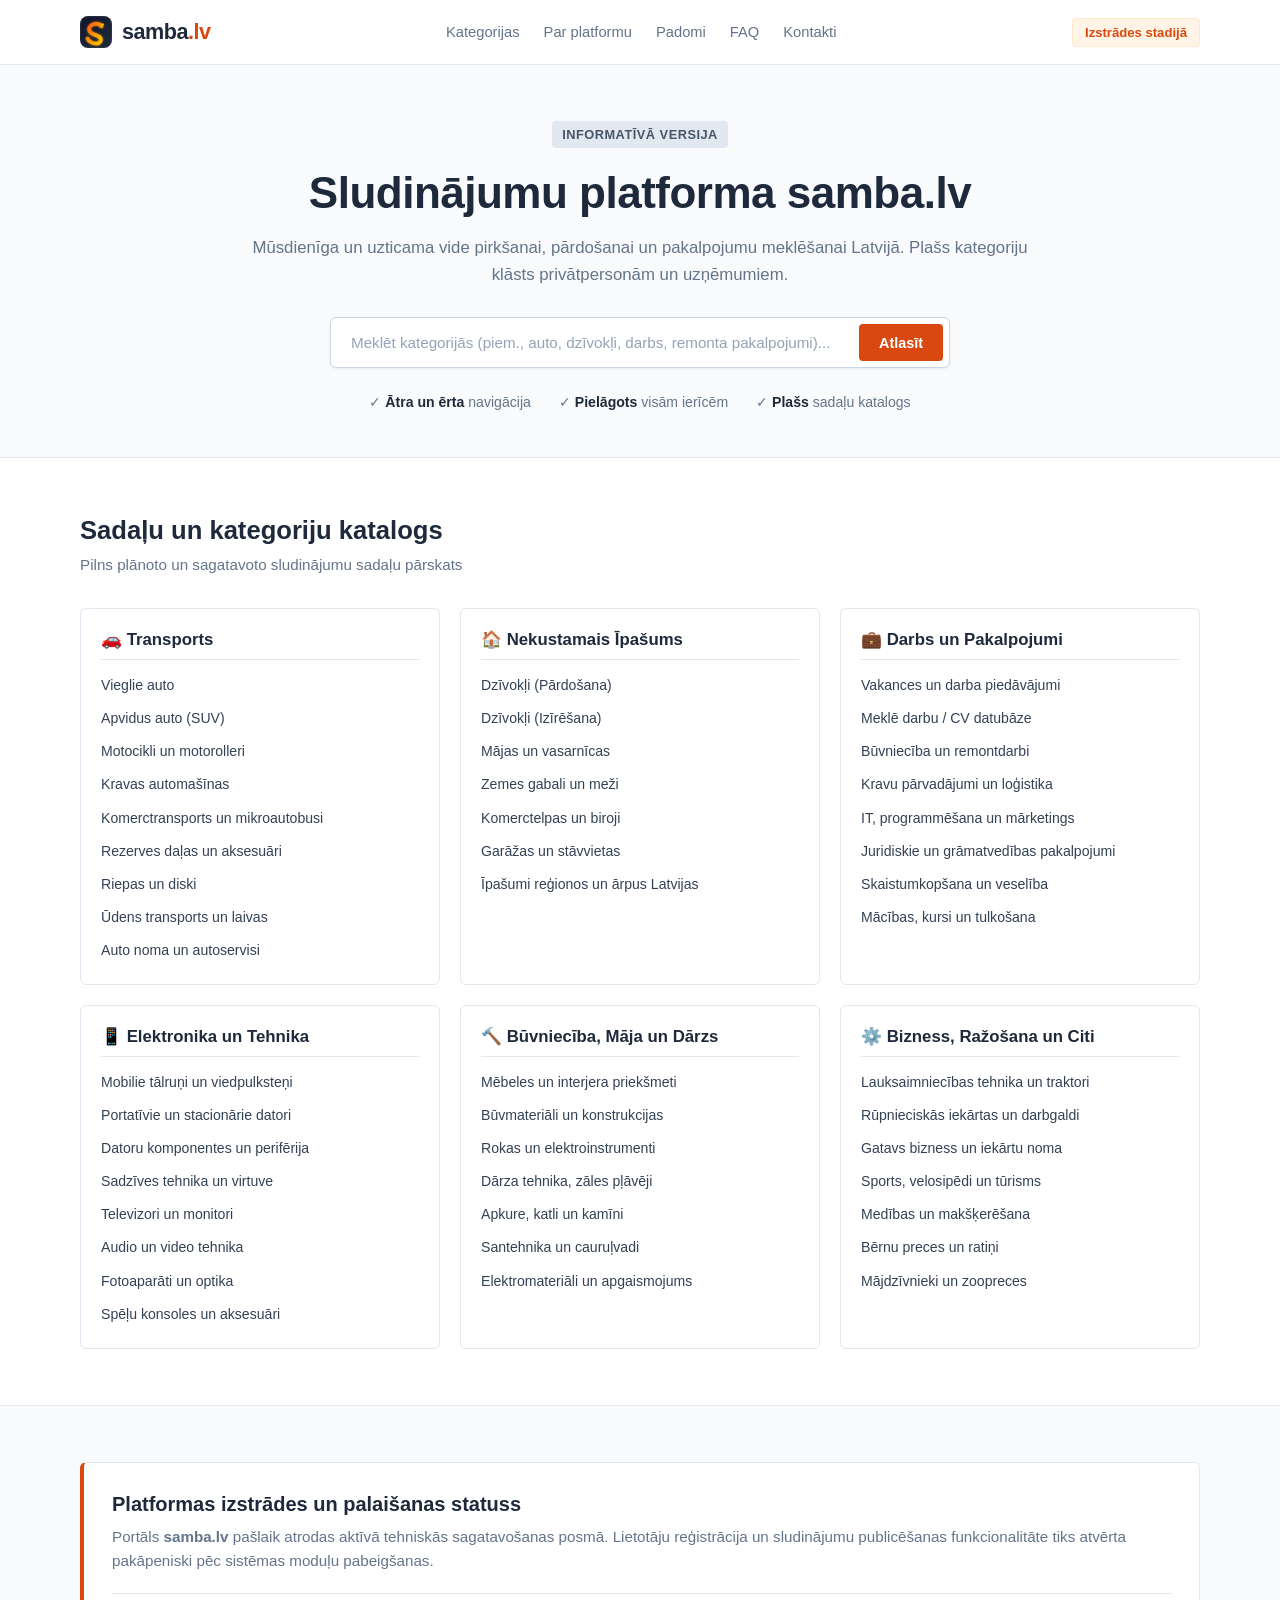
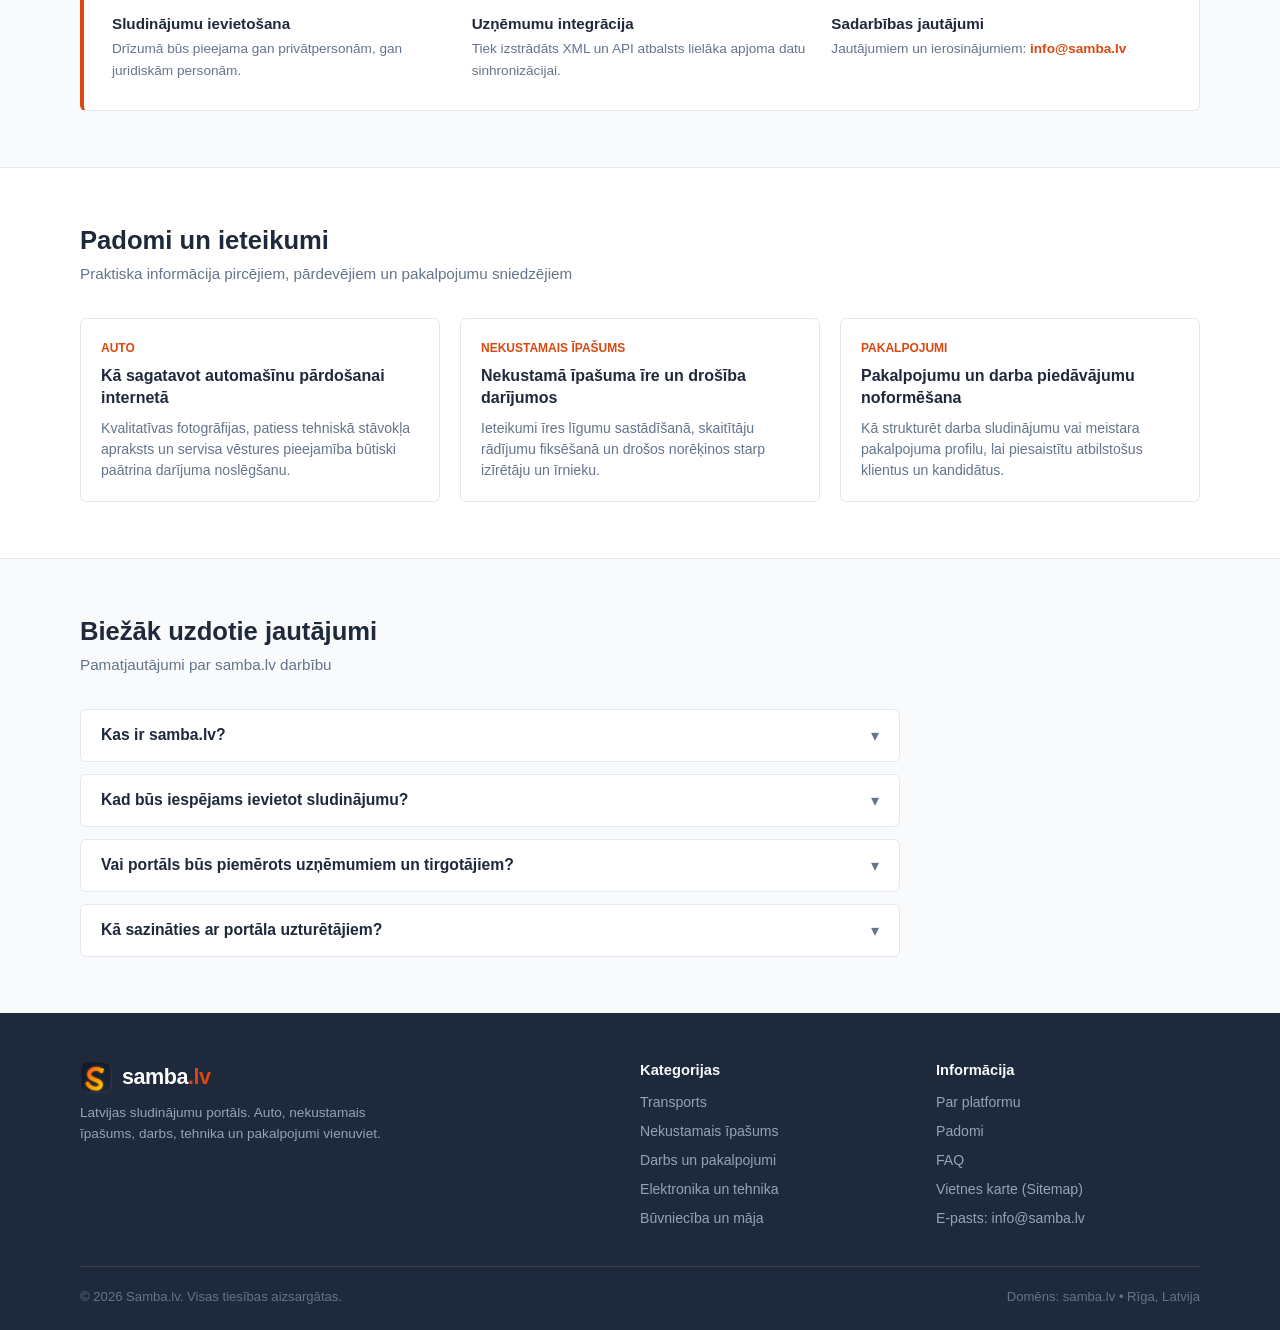
==== index.html @ 14d226be "refactor: Clean business style pre-launch page and remove active signup form" ====
<!DOCTYPE html>
<html lang="lv">
<head>
  <meta charset="UTF-8" />
  <meta name="viewport" content="width=device-width, initial-scale=1.0" />
  
  <!-- SEO Pamatdati -->
  <title>Samba.lv – Sludinājumu Portāls | Auto, Nekustamais Īpašums, Darbs, Tehnika</title>
  <meta name="title" content="Samba.lv – Sludinājumu Portāls | Auto, Nekustamais Īpašums, Darbs, Tehnika" />
  <meta name="description" content="Samba.lv ir universāla sludinājumu platforma Latvijā. Auto un transports, nekustamais īpašums, vakances un darbs, elektronika, būvniecība un pakalpojumi." />
  <meta name="keywords" content="sludinājumi, auto sludinājumi, nekustamais īpašums, dzīvokļi rīgā, darbs latvijā, vakances, pārdot auto, lietotas preces, samba.lv" />
  <meta name="robots" content="index, follow" />
  <meta name="author" content="Samba.lv" />
  <link rel="canonical" href="https://samba.lv/" />
  
  <!-- Google Search Console Verifikācija (Aizstāj ar savu kodu) -->
  <meta name="google-site-verification" content="IEVIETO_SAVU_SEARCH_CONSOLE_KODU" />

  <!-- Open Graph / Sociālie Tīkli -->
  <meta property="og:type" content="website" />
  <meta property="og:url" content="https://samba.lv/" />
  <meta property="og:title" content="Samba.lv – Sludinājumu Portāls" />
  <meta property="og:description" content="Auto, nekustamais īpašums, darbs, tehnika un pakalpojumi visā Latvijā." />
  <meta property="og:image" content="https://samba.lv/favicon.svg" />

  <!-- Favicon & Stili -->
  <link rel="icon" type="image/svg+xml" href="favicon.svg" />
  <link rel="stylesheet" href="styles.css" />

  <!-- Google Analytics 4 (GA4) -->
  <!-- Norāde: Aizstāj G-XXXXXXXXXX ar savu reālo Measurement ID -->
  <script async src="https://www.googletagmanager.com/gtag/js?id=G-XXXXXXXXXX"></script>
  <script>
    window.dataLayer = window.dataLayer || [];
    function gtag(){dataLayer.push(arguments);}
    gtag('js', new Date());
    gtag('config', 'G-XXXXXXXXXX');
  </script>

  <!-- Schema.org Strukturētie Dati -->
  <script type="application/ld+json">
  {
    "@context": "https://schema.org",
    "@graph": [
      {
        "@type": "WebSite",
        "@id": "https://samba.lv/#website",
        "url": "https://samba.lv/",
        "name": "Samba.lv",
        "description": "Latvijas sludinājumu platforma",
        "inLanguage": "lv"
      },
      {
        "@type": "Organization",
        "@id": "https://samba.lv/#organization",
        "name": "Samba.lv",
        "url": "https://samba.lv/",
        "logo": "https://samba.lv/favicon.svg",
        "email": "info@samba.lv"
      },
      {
        "@type": "FAQPage",
        "mainEntity": [
          {
            "@type": "Question",
            "name": "Kas ir Samba.lv?",
            "acceptedAnswer": {
              "@type": "Answer",
              "text": "Samba.lv ir jauna sludinājumu platforma Latvijā, kas aptver transporta, nekustamo īpašumu, vakanču, tehnikas un pakalpojumu sadaļas."
            }
          },
          {
            "@type": "Question",
            "name": "Kad varēs ievietot sludinājumus?",
            "acceptedAnswer": {
              "@type": "Answer",
              "text": "Sludinājumu ievietošanas un lietotāju reģistrācijas modulis pašlaik tiek tehniski sagatavots un tiks atvērts tuvākajā laikā."
            }
          }
        ]
      }
    ]
  }
  </script>
</head>
<body>

  <!-- Galvene -->
  <header class="site-header">
    <div class="container header-container">
      <a href="https://samba.lv/" class="brand-logo" title="Samba.lv Sākumlapa">
        <img src="favicon.svg" alt="Samba Logo" />
        <span>samba<span class="tld">.lv</span></span>
      </a>

      <nav class="main-nav" aria-label="Navigācija">
        <ul>
          <li><a href="#kategorijas">Kategorijas</a></li>
          <li><a href="#statuss">Par platformu</a></li>
          <li><a href="#padomi">Padomi</a></li>
          <li><a href="#faq">FAQ</a></li>
          <li><a href="#kontakti">Kontakti</a></li>
        </ul>
      </nav>

      <div>
        <span class="header-badge">Izstrādes stadijā</span>
      </div>
    </div>
  </header>

  <!-- Ievada Sadaļa -->
  <section class="hero-section">
    <div class="container hero-layout">
      <span class="status-pill">Informatīvā versija</span>
      <h1 class="hero-title">Sludinājumu platforma samba.lv</h1>
      <p class="hero-description">
        Mūsdienīga un uzticama vide pirkšanai, pārdošanai un pakalpojumu meklēšanai Latvijā. 
        Plašs kategoriju klāsts privātpersonām un uzņēmumiem.
      </p>

      <!-- Kategoriju Filtra Josla -->
      <div class="search-filter-box">
        <input 
          type="text" 
          id="categorySearchInput" 
          class="search-input" 
          placeholder="Meklēt kategorijās (piem., auto, dzīvokļi, darbs, remonta pakalpojumi)..." 
          aria-label="Kategoriju meklēšana"
        />
        <button id="searchButton" type="button" class="search-btn">Atlasīt</button>
      </div>

      <div class="hero-highlights">
        <div class="highlight-item">✓ <strong>Ātra un ērta</strong> navigācija</div>
        <div class="highlight-item">✓ <strong>Pielāgots</strong> visām ierīcēm</div>
        <div class="highlight-item">✓ <strong>Plašs</strong> sadaļu katalogs</div>
      </div>
    </div>
  </section>

  <!-- Kategoriju Katalogs (SEO Bāze) -->
  <section id="kategorijas" class="section">
    <div class="container">
      <div class="section-head">
        <h2>Sadaļu un kategoriju katalogs</h2>
        <p>Pilns plānoto un sagatavoto sludinājumu sadaļu pārskats</p>
      </div>

      <div class="categories-container" id="categoriesGrid">
        
        <!-- 1. Transports -->
        <div class="category-block">
          <h3 class="category-title">🚗 Transports</h3>
          <ul class="subcat-list">
            <li class="subcat-item"><a href="#kategorijas">Vieglie auto</a></li>
            <li class="subcat-item"><a href="#kategorijas">Apvidus auto (SUV)</a></li>
            <li class="subcat-item"><a href="#kategorijas">Motocikli un motorolleri</a></li>
            <li class="subcat-item"><a href="#kategorijas">Kravas automašīnas</a></li>
            <li class="subcat-item"><a href="#kategorijas">Komerctransports un mikroautobusi</a></li>
            <li class="subcat-item"><a href="#kategorijas">Rezerves daļas un aksesuāri</a></li>
            <li class="subcat-item"><a href="#kategorijas">Riepas un diski</a></li>
            <li class="subcat-item"><a href="#kategorijas">Ūdens transports un laivas</a></li>
            <li class="subcat-item"><a href="#kategorijas">Auto noma un autoservisi</a></li>
          </ul>
        </div>

        <!-- 2. Nekustamais īpašums -->
        <div class="category-block">
          <h3 class="category-title">🏠 Nekustamais Īpašums</h3>
          <ul class="subcat-list">
            <li class="subcat-item"><a href="#kategorijas">Dzīvokļi (Pārdošana)</a></li>
            <li class="subcat-item"><a href="#kategorijas">Dzīvokļi (Izīrēšana)</a></li>
            <li class="subcat-item"><a href="#kategorijas">Mājas un vasarnīcas</a></li>
            <li class="subcat-item"><a href="#kategorijas">Zemes gabali un meži</a></li>
            <li class="subcat-item"><a href="#kategorijas">Komerctelpas un biroji</a></li>
            <li class="subcat-item"><a href="#kategorijas">Garāžas un stāvvietas</a></li>
            <li class="subcat-item"><a href="#kategorijas">Īpašumi reģionos un ārpus Latvijas</a></li>
          </ul>
        </div>

        <!-- 3. Darbs un pakalpojumi -->
        <div class="category-block">
          <h3 class="category-title">💼 Darbs un Pakalpojumi</h3>
          <ul class="subcat-list">
            <li class="subcat-item"><a href="#kategorijas">Vakances un darba piedāvājumi</a></li>
            <li class="subcat-item"><a href="#kategorijas">Meklē darbu / CV datubāze</a></li>
            <li class="subcat-item"><a href="#kategorijas">Būvniecība un remontdarbi</a></li>
            <li class="subcat-item"><a href="#kategorijas">Kravu pārvadājumi un loģistika</a></li>
            <li class="subcat-item"><a href="#kategorijas">IT, programmēšana un mārketings</a></li>
            <li class="subcat-item"><a href="#kategorijas">Juridiskie un grāmatvedības pakalpojumi</a></li>
            <li class="subcat-item"><a href="#kategorijas">Skaistumkopšana un veselība</a></li>
            <li class="subcat-item"><a href="#kategorijas">Mācības, kursi un tulkošana</a></li>
          </ul>
        </div>

        <!-- 4. Elektronika un tehnika -->
        <div class="category-block">
          <h3 class="category-title">📱 Elektronika un Tehnika</h3>
          <ul class="subcat-list">
            <li class="subcat-item"><a href="#kategorijas">Mobilie tālruņi un viedpulksteņi</a></li>
            <li class="subcat-item"><a href="#kategorijas">Portatīvie un stacionārie datori</a></li>
            <li class="subcat-item"><a href="#kategorijas">Datoru komponentes un perifērija</a></li>
            <li class="subcat-item"><a href="#kategorijas">Sadzīves tehnika un virtuve</a></li>
            <li class="subcat-item"><a href="#kategorijas">Televizori un monitori</a></li>
            <li class="subcat-item"><a href="#kategorijas">Audio un video tehnika</a></li>
            <li class="subcat-item"><a href="#kategorijas">Fotoaparāti un optika</a></li>
            <li class="subcat-item"><a href="#kategorijas">Spēļu konsoles un aksesuāri</a></li>
          </ul>
        </div>

        <!-- 5. Būvniecība un māja -->
        <div class="category-block">
          <h3 class="category-title">🔨 Būvniecība, Māja un Dārzs</h3>
          <ul class="subcat-list">
            <li class="subcat-item"><a href="#kategorijas">Mēbeles un interjera priekšmeti</a></li>
            <li class="subcat-item"><a href="#kategorijas">Būvmateriāli un konstrukcijas</a></li>
            <li class="subcat-item"><a href="#kategorijas">Rokas un elektroinstrumenti</a></li>
            <li class="subcat-item"><a href="#kategorijas">Dārza tehnika, zāles pļāvēji</a></li>
            <li class="subcat-item"><a href="#kategorijas">Apkure, katli un kamīni</a></li>
            <li class="subcat-item"><a href="#kategorijas">Santehnika un cauruļvadi</a></li>
            <li class="subcat-item"><a href="#kategorijas">Elektromateriāli un apgaismojums</a></li>
          </ul>
        </div>

        <!-- 6. Bizness un citas preces -->
        <div class="category-block">
          <h3 class="category-title">⚙️ Bizness, Ražošana un Citi</h3>
          <ul class="subcat-list">
            <li class="subcat-item"><a href="#kategorijas">Lauksaimniecības tehnika un traktori</a></li>
            <li class="subcat-item"><a href="#kategorijas">Rūpnieciskās iekārtas un darbgaldi</a></li>
            <li class="subcat-item"><a href="#kategorijas">Gatavs bizness un iekārtu noma</a></li>
            <li class="subcat-item"><a href="#kategorijas">Sports, velosipēdi un tūrisms</a></li>
            <li class="subcat-item"><a href="#kategorijas">Medības un makšķerēšana</a></li>
            <li class="subcat-item"><a href="#kategorijas">Bērnu preces un ratiņi</a></li>
            <li class="subcat-item"><a href="#kategorijas">Mājdzīvnieki un zoopreces</a></li>
          </ul>
        </div>

      </div>
    </div>
  </section>

  <!-- Informācijas un Statusa Bloks -->
  <section id="statuss" class="section status-section">
    <div class="container">
      <div class="status-box">
        <h3>Platformas izstrādes un palaišanas statuss</h3>
        <p>
          Portāls <strong>samba.lv</strong> pašlaik atrodas aktīvā tehniskās sagatavošanas posmā. 
          Lietotāju reģistrācija un sludinājumu publicēšanas funkcionalitāte tiks atvērta pakāpeniski pēc sistēmas moduļu pabeigšanas.
        </p>

        <div class="status-grid">
          <div class="status-grid-item">
            <h4>Sludinājumu ievietošana</h4>
            <p>Drīzumā būs pieejama gan privātpersonām, gan juridiskām personām.</p>
          </div>
          <div class="status-grid-item">
            <h4>Uzņēmumu integrācija</h4>
            <p>Tiek izstrādāts XML un API atbalsts lielāka apjoma datu sinhronizācijai.</p>
          </div>
          <div class="status-grid-item">
            <h4>Sadarbības jautājumi</h4>
            <p>Jautājumiem un ierosinājumiem: <a href="mailto:info@samba.lv" style="color: var(--color-primary); font-weight: 600;">info@samba.lv</a></p>
          </div>
        </div>
      </div>
    </div>
  </section>

  <!-- SEO Noderīgi Raksti -->
  <section id="padomi" class="section">
    <div class="container">
      <div class="section-head">
        <h2>Padomi un ieteikumi</h2>
        <p>Praktiska informācija pircējiem, pārdevējiem un pakalpojumu sniedzējiem</p>
      </div>

      <div class="guides-grid">
        <div class="guide-item">
          <div class="guide-badge">Auto</div>
          <h3>Kā sagatavot automašīnu pārdošanai internetā</h3>
          <p>Kvalitatīvas fotogrāfijas, patiess tehniskā stāvokļa apraksts un servisa vēstures pieejamība būtiski paātrina darījuma noslēgšanu.</p>
        </div>

        <div class="guide-item">
          <div class="guide-badge">Nekustamais īpašums</div>
          <h3>Nekustamā īpašuma īre un drošība darījumos</h3>
          <p>Ieteikumi īres līgumu sastādīšanā, skaitītāju rādījumu fiksēšanā un drošos norēķinos starp izīrētāju un īrnieku.</p>
        </div>

        <div class="guide-item">
          <div class="guide-badge">Pakalpojumi</div>
          <h3>Pakalpojumu un darba piedāvājumu noformēšana</h3>
          <p>Kā strukturēt darba sludinājumu vai meistara pakalpojuma profilu, lai piesaistītu atbilstošus klientus un kandidātus.</p>
        </div>
      </div>
    </div>
  </section>

  <!-- FAQ Bloks -->
  <section id="faq" class="section" style="background-color: var(--color-bg-alt); border-top: 1px solid var(--color-border);">
    <div class="container">
      <div class="section-head">
        <h2>Biežāk uzdotie jautājumi</h2>
        <p>Pamatjautājumi par samba.lv darbību</p>
      </div>

      <div class="faq-container">
        <div class="faq-row">
          <button class="faq-toggle" type="button">
            <span>Kas ir samba.lv?</span>
            <span class="faq-icon">▾</span>
          </button>
          <div class="faq-content">
            <p>Samba.lv ir universāla sludinājumu platforma Latvijā, kas apvieno auto tirdzniecības, nekustamo īpašumu, vakanču, tehnikas un dažādu pakalpojumu sadaļas vienotā sistēmā.</p>
          </div>
        </div>

        <div class="faq-row">
          <button class="faq-toggle" type="button">
            <span>Kad būs iespējams ievietot sludinājumu?</span>
            <span class="faq-icon">▾</span>
          </button>
          <div class="faq-content">
            <p>Sludinājumu ievietošana un reģistrācija pašlaik tiek konfigurēta. Tuvākajā laikā šī iespēja tiks aktivizēta visiem lietotājiem.</p>
          </div>
        </div>

        <div class="faq-row">
          <button class="faq-toggle" type="button">
            <span>Vai portāls būs piemērots uzņēmumiem un tirgotājiem?</span>
            <span class="faq-icon">▾</span>
          </button>
          <div class="faq-content">
            <p>Jā, platformā tiek paredzēta ērta sludinājumu pārvaldība uzņēmumiem, auto dīleriem, nekustamo īpašumu aģentūrām un pakalpojumu sniedzējiem.</p>
          </div>
        </div>

        <div class="faq-row">
          <button class="faq-toggle" type="button">
            <span>Kā sazināties ar portāla uzturētājiem?</span>
            <span class="faq-icon">▾</span>
          </button>
          <div class="faq-content">
            <p>Ar mums iespējams sazināties, rakstot uz e-pastu: <a href="mailto:info@samba.lv">info@samba.lv</a>.</p>
          </div>
        </div>
      </div>
    </div>
  </section>

  <!-- Kājene -->
  <footer id="kontakti" class="site-footer">
    <div class="container">
      <div class="footer-top">
        <div>
          <div class="brand-logo" style="color: #FFFFFF;">
            <img src="favicon.svg" alt="Samba Logo" />
            <span>samba<span class="tld">.lv</span></span>
          </div>
          <p class="footer-desc">
            Latvijas sludinājumu portāls. Auto, nekustamais īpašums, darbs, tehnika un pakalpojumi vienuviet.
          </p>
        </div>

        <div class="footer-col">
          <h4>Kategorijas</h4>
          <ul class="footer-links">
            <li><a href="#kategorijas">Transports</a></li>
            <li><a href="#kategorijas">Nekustamais īpašums</a></li>
            <li><a href="#kategorijas">Darbs un pakalpojumi</a></li>
            <li><a href="#kategorijas">Elektronika un tehnika</a></li>
            <li><a href="#kategorijas">Būvniecība un māja</a></li>
          </ul>
        </div>

        <div class="footer-col">
          <h4>Informācija</h4>
          <ul class="footer-links">
            <li><a href="#statuss">Par platformu</a></li>
            <li><a href="#padomi">Padomi</a></li>
            <li><a href="#faq">FAQ</a></li>
            <li><a href="sitemap.xml">Vietnes karte (Sitemap)</a></li>
            <li>E-pasts: <a href="mailto:info@samba.lv">info@samba.lv</a></li>
          </ul>
        </div>
      </div>

      <div class="footer-bottom">
        <div>&copy; 2026 Samba.lv. Visas tiesības aizsargātas.</div>
        <div>Domēns: samba.lv &bull; Rīga, Latvija</div>
      </div>
    </div>
  </footer>

  <script src="app.js"></script>
</body>
</html>
---- styles.css ----
/* ==========================================================================
   samba.lv - Biznesa & SEO Informācijas Portāls
   Tīrs, profesionāls un minimālistisks dizains bez liekiem vizuāliem efektiem.
   ========================================================================== */

:root {
  /* Korporatīvā krāsu palete */
  --color-primary: #D9480F; /* Samba silti sarkanoranžs akcents */
  --color-primary-hover: #BF3A06;
  --color-primary-subtle: #FFF4E6;
  
  --color-dark: #1E293B;
  --color-dark-light: #334155;
  --color-text: #1E293B;
  --color-muted: #64748B;
  --color-faint: #94A3B8;
  
  --color-bg: #FFFFFF;
  --color-bg-alt: #F8FAFC;
  --color-card: #FFFFFF;
  --color-border: #E2E8F0;
  --color-border-darker: #CBD5E1;
  
  --shadow-subtle: 0 1px 3px rgba(0, 0, 0, 0.05);
  --shadow-card: 0 1px 4px rgba(0, 0, 0, 0.08);
  
  --radius-sm: 4px;
  --radius-md: 6px;
  --radius-lg: 8px;
  
  --font-sans: -apple-system, BlinkMacSystemFont, "Segoe UI", Roboto, "Helvetica Neue", Arial, sans-serif;
}

*, *::before, *::after {
  box-sizing: border-box;
  margin: 0;
  padding: 0;
}

html {
  font-family: var(--font-sans);
  background-color: var(--color-bg);
  color: var(--color-text);
  line-height: 1.5;
  scroll-behavior: smooth;
}

body {
  min-height: 100vh;
  display: flex;
  flex-direction: column;
}

.container {
  width: 100%;
  max-width: 1160px;
  margin: 0 auto;
  padding: 0 20px;
}

/* Tipogrāfija */
h1, h2, h3, h4 {
  color: var(--color-dark);
  font-weight: 700;
  line-height: 1.3;
}

p {
  color: var(--color-dark-light);
}

a {
  color: inherit;
  text-decoration: none;
}

/* ==========================================================================
   Galvene (Header)
   ========================================================================== */
.site-header {
  background-color: #FFFFFF;
  border-bottom: 1px solid var(--color-border);
  position: sticky;
  top: 0;
  z-index: 50;
}

.header-container {
  display: flex;
  align-items: center;
  justify-content: space-between;
  height: 64px;
}

.brand-logo {
  display: flex;
  align-items: center;
  gap: 10px;
  font-size: 1.35rem;
  font-weight: 800;
  letter-spacing: -0.5px;
  color: var(--color-dark);
}

.brand-logo img {
  width: 32px;
  height: 32px;
  border-radius: var(--radius-sm);
}

.brand-logo .tld {
  color: var(--color-primary);
}

.main-nav ul {
  display: flex;
  list-style: none;
  gap: 24px;
}

.main-nav a {
  font-size: 0.92rem;
  font-weight: 500;
  color: var(--color-muted);
  transition: color 0.15s ease;
}

.main-nav a:hover {
  color: var(--color-primary);
}

.header-badge {
  font-size: 0.82rem;
  font-weight: 600;
  background: var(--color-primary-subtle);
  color: var(--color-primary);
  padding: 6px 12px;
  border-radius: var(--radius-sm);
  border: 1px solid #FFE8CC;
}

/* ==========================================================================
   Ievads (Hero Section)
   ========================================================================== */
.hero-section {
  background-color: var(--color-bg-alt);
  border-bottom: 1px solid var(--color-border);
  padding: 56px 0 44px;
}

.hero-layout {
  max-width: 820px;
  margin: 0 auto;
  text-align: center;
}

.status-pill {
  display: inline-flex;
  align-items: center;
  gap: 6px;
  font-size: 0.8rem;
  font-weight: 600;
  text-transform: uppercase;
  letter-spacing: 0.5px;
  color: #475569;
  background: #E2E8F0;
  padding: 4px 10px;
  border-radius: var(--radius-sm);
  margin-bottom: 16px;
}

.hero-title {
  font-size: clamp(2rem, 3.5vw, 2.75rem);
  font-weight: 800;
  letter-spacing: -0.5px;
  margin-bottom: 14px;
}

.hero-description {
  font-size: 1.05rem;
  color: var(--color-muted);
  line-height: 1.6;
  margin-bottom: 28px;
}

/* Meklēšanas josla */
.search-filter-box {
  display: flex;
  background: #FFFFFF;
  border: 1px solid var(--color-border-darker);
  border-radius: var(--radius-md);
  padding: 6px;
  max-width: 620px;
  margin: 0 auto 24px;
  box-shadow: var(--shadow-subtle);
}

.search-input {
  flex: 1;
  border: none;
  padding: 10px 14px;
  font-size: 0.95rem;
  outline: none;
  font-family: inherit;
  color: var(--color-text);
}

.search-input::placeholder {
  color: var(--color-faint);
}

.search-btn {
  background: var(--color-primary);
  color: #FFFFFF;
  border: none;
  border-radius: var(--radius-sm);
  padding: 0 20px;
  font-size: 0.9rem;
  font-weight: 600;
  cursor: pointer;
  transition: background 0.15s ease;
}

.search-btn:hover {
  background: var(--color-primary-hover);
}

/* Galvenās iezīmes */
.hero-highlights {
  display: flex;
  justify-content: center;
  gap: 28px;
  flex-wrap: wrap;
  font-size: 0.88rem;
  color: var(--color-muted);
}

.highlight-item strong {
  color: var(--color-dark);
}

/* ==========================================================================
   Kategoriju Koks (Directory Structure)
   ========================================================================== */
.section {
  padding: 56px 0;
}

.section-head {
  margin-bottom: 32px;
}

.section-head h2 {
  font-size: 1.6rem;
  margin-bottom: 6px;
}

.section-head p {
  color: var(--color-muted);
  font-size: 0.95rem;
}

.categories-container {
  display: grid;
  grid-template-columns: repeat(3, 1fr);
  gap: 20px;
}

.category-block {
  background: var(--color-card);
  border: 1px solid var(--color-border);
  border-radius: var(--radius-md);
  padding: 20px;
  transition: border-color 0.15s ease, box-shadow 0.15s ease;
}

.category-block:hover {
  border-color: var(--color-border-darker);
  box-shadow: var(--shadow-card);
}

.category-title {
  font-size: 1.05rem;
  font-weight: 700;
  display: flex;
  align-items: center;
  gap: 8px;
  margin-bottom: 12px;
  padding-bottom: 8px;
  border-bottom: 1px solid var(--color-border);
}

.subcat-list {
  list-style: none;
  display: flex;
  flex-direction: column;
  gap: 6px;
}

.subcat-item a {
  font-size: 0.88rem;
  color: #334155;
  display: block;
  padding: 3px 0;
  transition: color 0.15s ease;
}

.subcat-item a:hover {
  color: var(--color-primary);
  text-decoration: underline;
}

/* ==========================================================================
   Informācijas & Statusa Bloks (Launch Status)
   ========================================================================== */
.status-section {
  background-color: var(--color-bg-alt);
  border-top: 1px solid var(--color-border);
  border-bottom: 1px solid var(--color-border);
}

.status-box {
  background: #FFFFFF;
  border: 1px solid var(--color-border);
  border-left: 4px solid var(--color-primary);
  border-radius: var(--radius-md);
  padding: 28px;
}

.status-box h3 {
  font-size: 1.25rem;
  margin-bottom: 8px;
}

.status-box p {
  font-size: 0.95rem;
  color: var(--color-muted);
  line-height: 1.6;
  margin-bottom: 16px;
}

.status-grid {
  display: grid;
  grid-template-columns: repeat(3, 1fr);
  gap: 20px;
  margin-top: 20px;
  padding-top: 20px;
  border-top: 1px solid var(--color-border);
}

.status-grid-item h4 {
  font-size: 0.95rem;
  margin-bottom: 4px;
}

.status-grid-item p {
  font-size: 0.85rem;
  color: var(--color-muted);
  margin-bottom: 0;
}

/* ==========================================================================
   SEO Padomi & Rokasgrāmatas
   ========================================================================== */
.guides-grid {
  display: grid;
  grid-template-columns: repeat(3, 1fr);
  gap: 20px;
}

.guide-item {
  border: 1px solid var(--color-border);
  border-radius: var(--radius-md);
  padding: 20px;
  background: #FFFFFF;
}

.guide-badge {
  font-size: 0.75rem;
  font-weight: 700;
  text-transform: uppercase;
  color: var(--color-primary);
  margin-bottom: 8px;
}

.guide-item h3 {
  font-size: 1rem;
  margin-bottom: 8px;
  line-height: 1.4;
}

.guide-item p {
  font-size: 0.88rem;
  color: var(--color-muted);
  line-height: 1.5;
}

/* ==========================================================================
   FAQ Bloks
   ========================================================================== */
.faq-container {
  display: flex;
  flex-direction: column;
  gap: 12px;
  max-width: 820px;
}

.faq-row {
  border: 1px solid var(--color-border);
  border-radius: var(--radius-md);
  background: #FFFFFF;
  overflow: hidden;
}

.faq-toggle {
  width: 100%;
  padding: 16px 20px;
  background: none;
  border: none;
  display: flex;
  justify-content: space-between;
  align-items: center;
  font-size: 0.98rem;
  font-weight: 600;
  color: var(--color-dark);
  cursor: pointer;
  text-align: left;
  font-family: inherit;
}

.faq-toggle:hover {
  background-color: var(--color-bg-alt);
}

.faq-icon {
  font-weight: normal;
  color: var(--color-muted);
  transition: transform 0.2s ease;
}

.faq-row.open .faq-icon {
  transform: rotate(180deg);
}

.faq-content {
  display: none;
  padding: 0 20px 16px;
  font-size: 0.9rem;
  color: var(--color-muted);
  line-height: 1.6;
}

.faq-row.open .faq-content {
  display: block;
}

/* ==========================================================================
   Kājene (Footer)
   ========================================================================== */
.site-footer {
  background-color: var(--color-dark);
  color: #94A3B8;
  padding: 48px 0 24px;
  font-size: 0.88rem;
  margin-top: auto;
}

.footer-top {
  display: grid;
  grid-template-columns: 2fr 1fr 1fr;
  gap: 32px;
  margin-bottom: 36px;
}

.footer-desc {
  max-width: 320px;
  margin-top: 10px;
  font-size: 0.85rem;
  color: #94A3B8;
  line-height: 1.5;
}

.footer-col h4 {
  color: #F8FAFC;
  font-size: 0.92rem;
  margin-bottom: 12px;
}

.footer-links {
  list-style: none;
  display: flex;
  flex-direction: column;
  gap: 8px;
}

.footer-links a {
  color: #94A3B8;
}

.footer-links a:hover {
  color: #FFFFFF;
}

.footer-bottom {
  border-top: 1px solid rgba(255, 255, 255, 0.1);
  padding-top: 20px;
  display: flex;
  justify-content: space-between;
  align-items: center;
  font-size: 0.82rem;
  color: #64748B;
}

/* ==========================================================================
   Responsīvais Izkārtojums
   ========================================================================== */
@media (max-width: 960px) {
  .categories-container {
    grid-template-columns: repeat(2, 1fr);
  }
  .status-grid {
    grid-template-columns: 1fr;
  }
  .guides-grid {
    grid-template-columns: 1fr;
  }
  .footer-top {
    grid-template-columns: 1fr;
  }
}

@media (max-width: 640px) {
  .categories-container {
    grid-template-columns: 1fr;
  }
  .main-nav {
    display: none;
  }
  .hero-highlights {
    flex-direction: column;
    gap: 8px;
  }
  .search-filter-box {
    flex-direction: column;
    gap: 8px;
  }
  .search-btn {
    padding: 10px;
  }
  .footer-bottom {
    flex-direction: column;
    gap: 8px;
    text-align: center;
  }
}
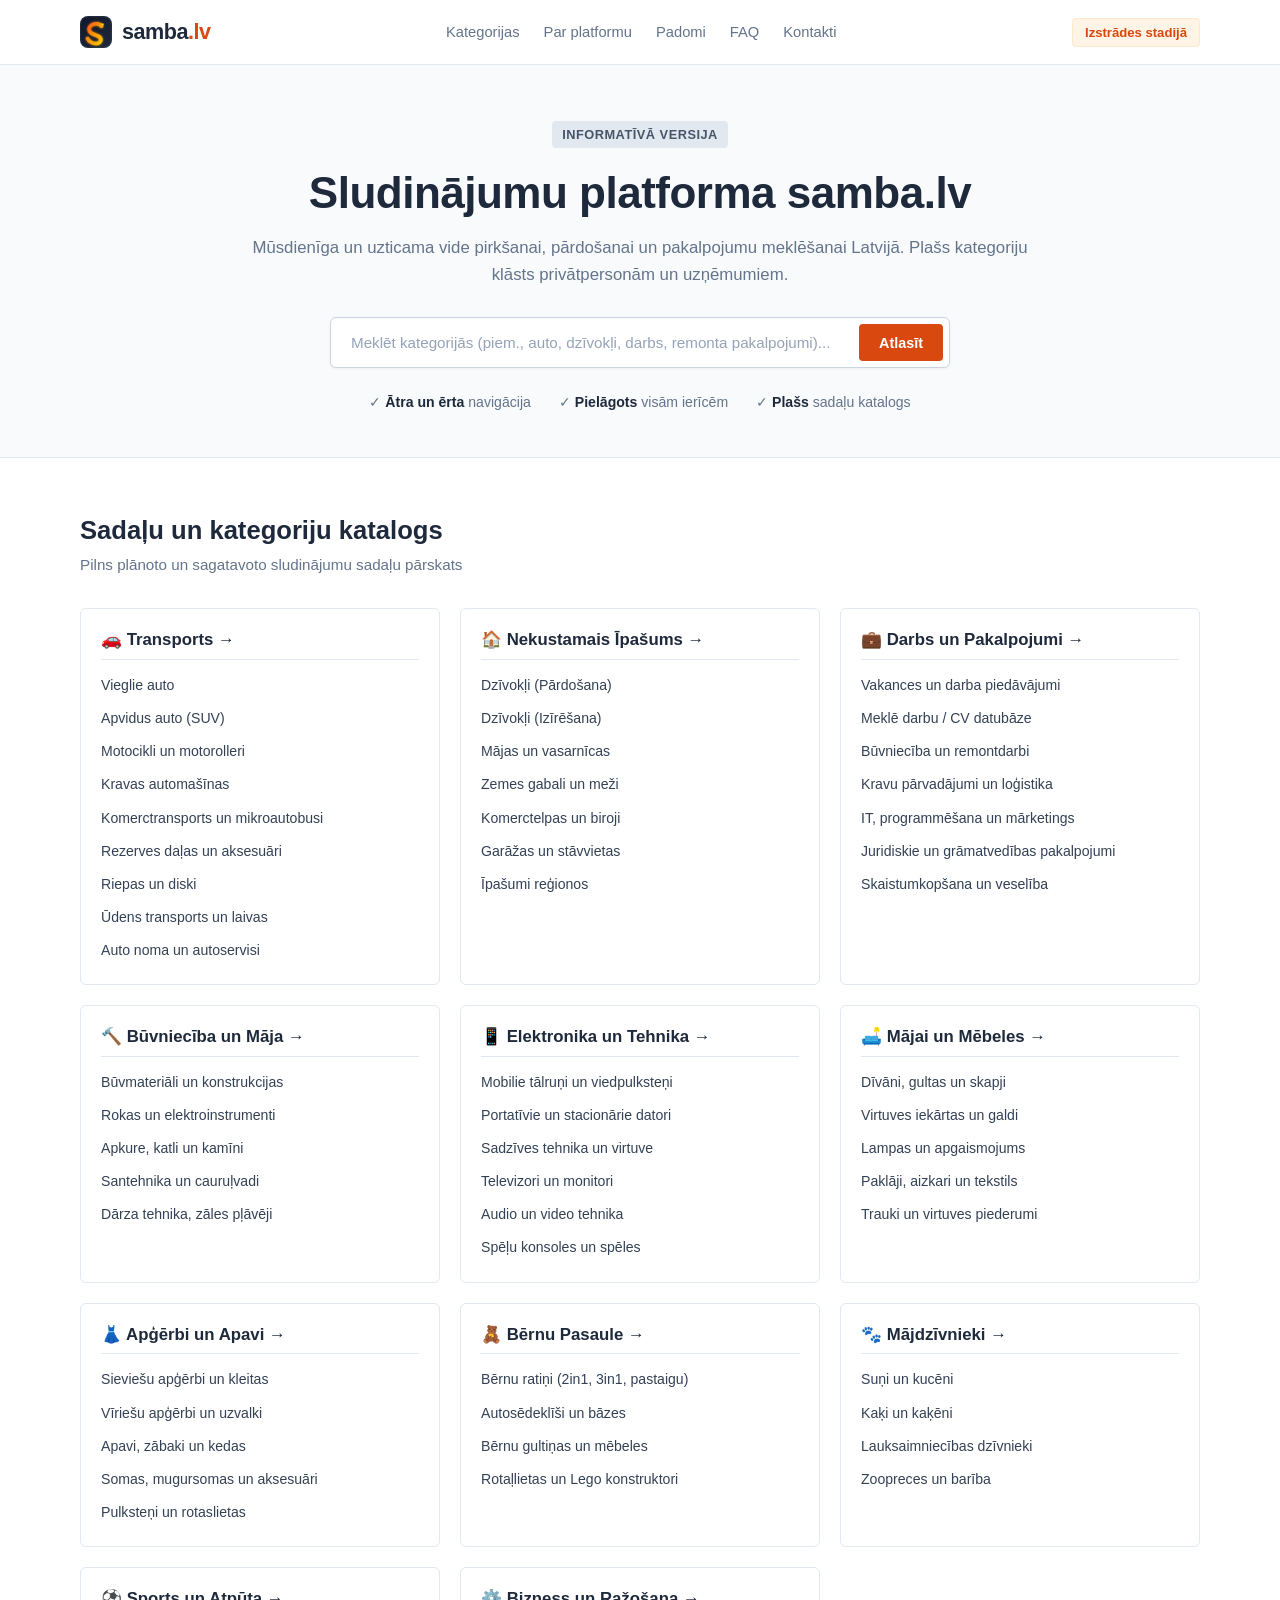
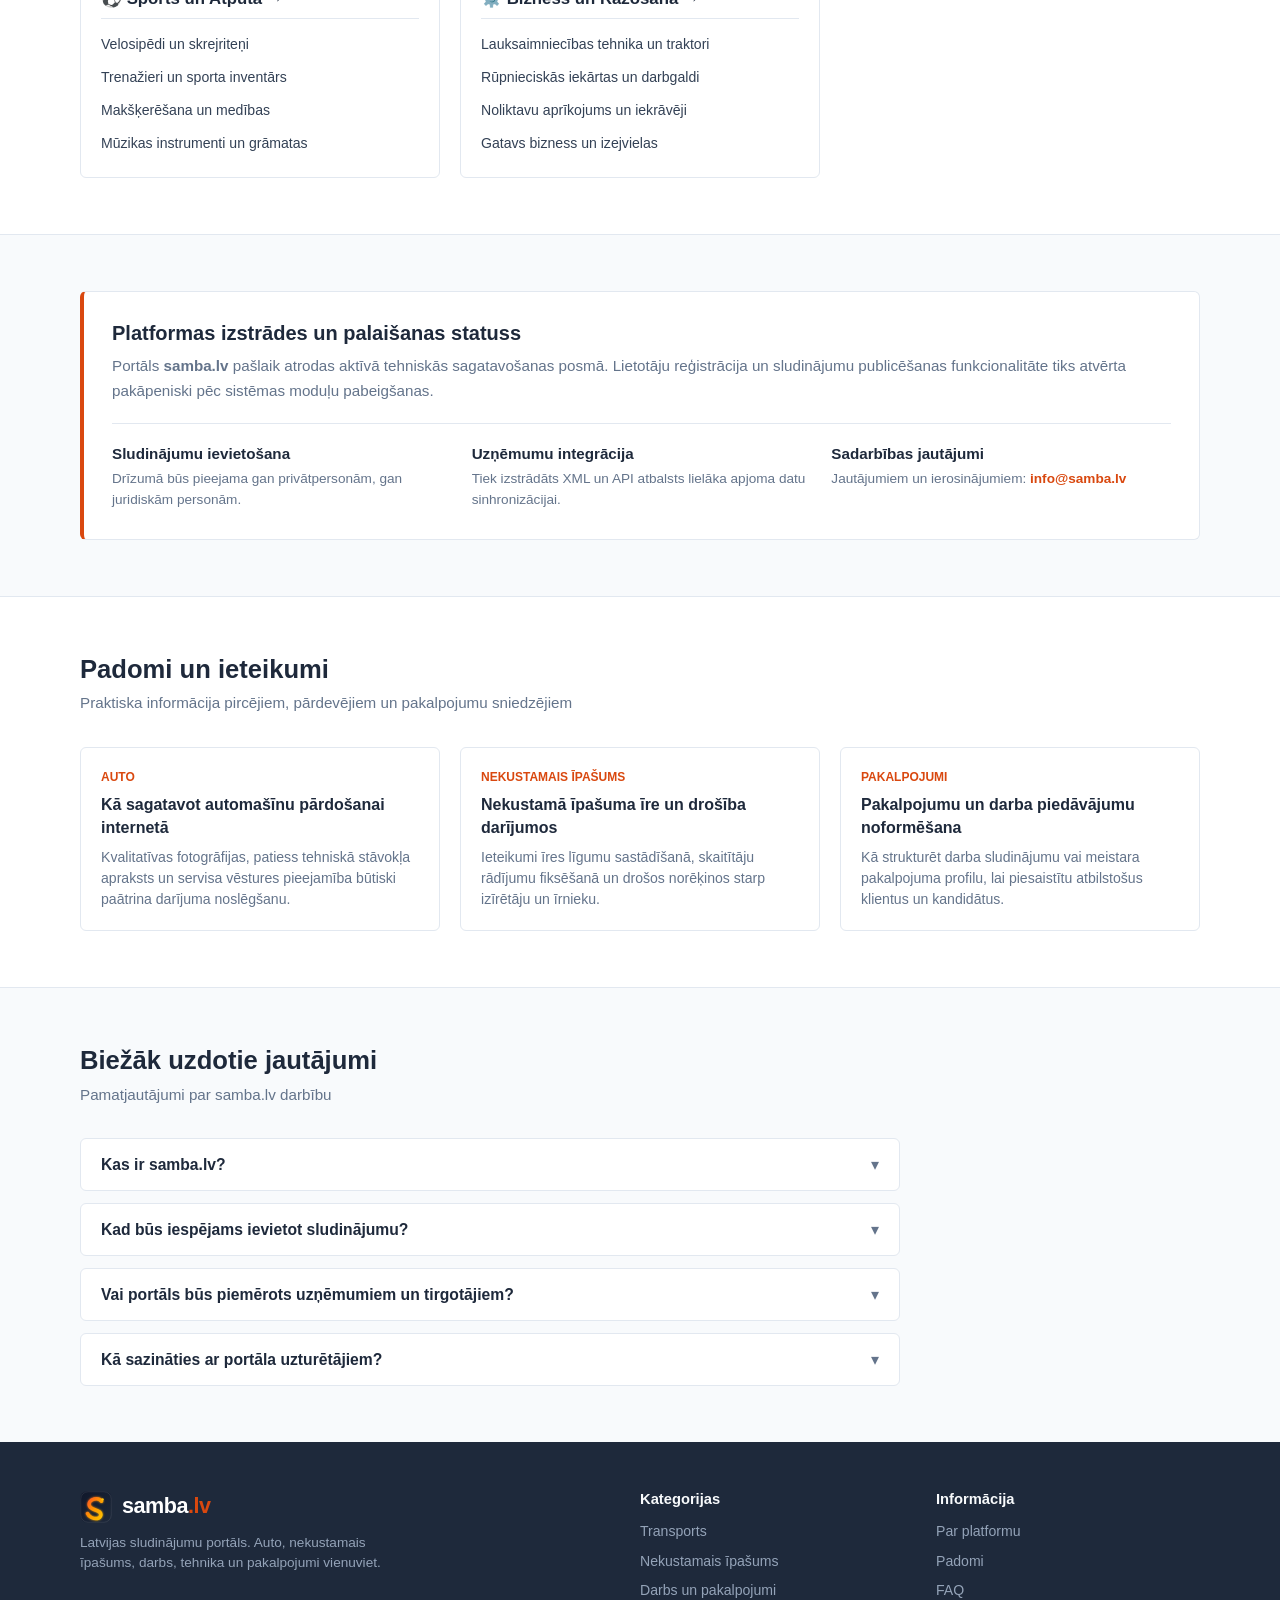
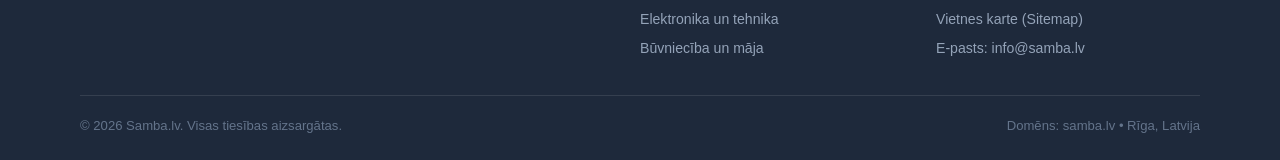
==== commit d99293f3: "feat: Add dedicated 1st level category pages with 2nd level links (ss.com structure) and update site" ====
--- a/index.html
+++ b/index.html
@@ -27,14 +27,14 @@
   <link rel="icon" type="image/svg+xml" href="favicon.svg" />
   <link rel="stylesheet" href="styles.css" />
 
-  <!-- Google Analytics 4 (GA4) -->
-  <!-- Norāde: Aizstāj G-XXXXXXXXXX ar savu reālo Measurement ID -->
-  <script async src="https://www.googletagmanager.com/gtag/js?id=G-XXXXXXXXXX"></script>
+  <!-- Google tag (gtag.js) -->
+  <script async src="https://www.googletagmanager.com/gtag/js?id=G-YKYEBR5S0B"></script>
   <script>
     window.dataLayer = window.dataLayer || [];
     function gtag(){dataLayer.push(arguments);}
     gtag('js', new Date());
-    gtag('config', 'G-XXXXXXXXXX');
+
+    gtag('config', 'G-YKYEBR5S0B');
   </script>
 
   <!-- Schema.org Strukturētie Dati -->
@@ -151,89 +151,138 @@
         
         <!-- 1. Transports -->
         <div class="category-block">
-          <h3 class="category-title">🚗 Transports</h3>
-          <ul class="subcat-list">
-            <li class="subcat-item"><a href="#kategorijas">Vieglie auto</a></li>
-            <li class="subcat-item"><a href="#kategorijas">Apvidus auto (SUV)</a></li>
-            <li class="subcat-item"><a href="#kategorijas">Motocikli un motorolleri</a></li>
-            <li class="subcat-item"><a href="#kategorijas">Kravas automašīnas</a></li>
-            <li class="subcat-item"><a href="#kategorijas">Komerctransports un mikroautobusi</a></li>
-            <li class="subcat-item"><a href="#kategorijas">Rezerves daļas un aksesuāri</a></li>
-            <li class="subcat-item"><a href="#kategorijas">Riepas un diski</a></li>
-            <li class="subcat-item"><a href="#kategorijas">Ūdens transports un laivas</a></li>
-            <li class="subcat-item"><a href="#kategorijas">Auto noma un autoservisi</a></li>
+          <h3 class="category-title"><a href="/transports/">🚗 Transports &rarr;</a></h3>
+          <ul class="subcat-list">
+            <li class="subcat-item"><a href="/transports/">Vieglie auto</a></li>
+            <li class="subcat-item"><a href="/transports/">Apvidus auto (SUV)</a></li>
+            <li class="subcat-item"><a href="/transports/">Motocikli un motorolleri</a></li>
+            <li class="subcat-item"><a href="/transports/">Kravas automašīnas</a></li>
+            <li class="subcat-item"><a href="/transports/">Komerctransports un mikroautobusi</a></li>
+            <li class="subcat-item"><a href="/transports/">Rezerves daļas un aksesuāri</a></li>
+            <li class="subcat-item"><a href="/transports/">Riepas un diski</a></li>
+            <li class="subcat-item"><a href="/transports/">Ūdens transports un laivas</a></li>
+            <li class="subcat-item"><a href="/transports/">Auto noma un autoservisi</a></li>
           </ul>
         </div>
 
         <!-- 2. Nekustamais īpašums -->
         <div class="category-block">
-          <h3 class="category-title">🏠 Nekustamais Īpašums</h3>
-          <ul class="subcat-list">
-            <li class="subcat-item"><a href="#kategorijas">Dzīvokļi (Pārdošana)</a></li>
-            <li class="subcat-item"><a href="#kategorijas">Dzīvokļi (Izīrēšana)</a></li>
-            <li class="subcat-item"><a href="#kategorijas">Mājas un vasarnīcas</a></li>
-            <li class="subcat-item"><a href="#kategorijas">Zemes gabali un meži</a></li>
-            <li class="subcat-item"><a href="#kategorijas">Komerctelpas un biroji</a></li>
-            <li class="subcat-item"><a href="#kategorijas">Garāžas un stāvvietas</a></li>
-            <li class="subcat-item"><a href="#kategorijas">Īpašumi reģionos un ārpus Latvijas</a></li>
+          <h3 class="category-title"><a href="/nekustamie-ipasumi/">🏠 Nekustamais Īpašums &rarr;</a></h3>
+          <ul class="subcat-list">
+            <li class="subcat-item"><a href="/nekustamie-ipasumi/">Dzīvokļi (Pārdošana)</a></li>
+            <li class="subcat-item"><a href="/nekustamie-ipasumi/">Dzīvokļi (Izīrēšana)</a></li>
+            <li class="subcat-item"><a href="/nekustamie-ipasumi/">Mājas un vasarnīcas</a></li>
+            <li class="subcat-item"><a href="/nekustamie-ipasumi/">Zemes gabali un meži</a></li>
+            <li class="subcat-item"><a href="/nekustamie-ipasumi/">Komerctelpas un biroji</a></li>
+            <li class="subcat-item"><a href="/nekustamie-ipasumi/">Garāžas un stāvvietas</a></li>
+            <li class="subcat-item"><a href="/nekustamie-ipasumi/">Īpašumi reģionos</a></li>
           </ul>
         </div>
 
         <!-- 3. Darbs un pakalpojumi -->
         <div class="category-block">
-          <h3 class="category-title">💼 Darbs un Pakalpojumi</h3>
-          <ul class="subcat-list">
-            <li class="subcat-item"><a href="#kategorijas">Vakances un darba piedāvājumi</a></li>
-            <li class="subcat-item"><a href="#kategorijas">Meklē darbu / CV datubāze</a></li>
-            <li class="subcat-item"><a href="#kategorijas">Būvniecība un remontdarbi</a></li>
-            <li class="subcat-item"><a href="#kategorijas">Kravu pārvadājumi un loģistika</a></li>
-            <li class="subcat-item"><a href="#kategorijas">IT, programmēšana un mārketings</a></li>
-            <li class="subcat-item"><a href="#kategorijas">Juridiskie un grāmatvedības pakalpojumi</a></li>
-            <li class="subcat-item"><a href="#kategorijas">Skaistumkopšana un veselība</a></li>
-            <li class="subcat-item"><a href="#kategorijas">Mācības, kursi un tulkošana</a></li>
-          </ul>
-        </div>
-
-        <!-- 4. Elektronika un tehnika -->
-        <div class="category-block">
-          <h3 class="category-title">📱 Elektronika un Tehnika</h3>
-          <ul class="subcat-list">
-            <li class="subcat-item"><a href="#kategorijas">Mobilie tālruņi un viedpulksteņi</a></li>
-            <li class="subcat-item"><a href="#kategorijas">Portatīvie un stacionārie datori</a></li>
-            <li class="subcat-item"><a href="#kategorijas">Datoru komponentes un perifērija</a></li>
-            <li class="subcat-item"><a href="#kategorijas">Sadzīves tehnika un virtuve</a></li>
-            <li class="subcat-item"><a href="#kategorijas">Televizori un monitori</a></li>
-            <li class="subcat-item"><a href="#kategorijas">Audio un video tehnika</a></li>
-            <li class="subcat-item"><a href="#kategorijas">Fotoaparāti un optika</a></li>
-            <li class="subcat-item"><a href="#kategorijas">Spēļu konsoles un aksesuāri</a></li>
-          </ul>
-        </div>
-
-        <!-- 5. Būvniecība un māja -->
-        <div class="category-block">
-          <h3 class="category-title">🔨 Būvniecība, Māja un Dārzs</h3>
-          <ul class="subcat-list">
-            <li class="subcat-item"><a href="#kategorijas">Mēbeles un interjera priekšmeti</a></li>
-            <li class="subcat-item"><a href="#kategorijas">Būvmateriāli un konstrukcijas</a></li>
-            <li class="subcat-item"><a href="#kategorijas">Rokas un elektroinstrumenti</a></li>
-            <li class="subcat-item"><a href="#kategorijas">Dārza tehnika, zāles pļāvēji</a></li>
-            <li class="subcat-item"><a href="#kategorijas">Apkure, katli un kamīni</a></li>
-            <li class="subcat-item"><a href="#kategorijas">Santehnika un cauruļvadi</a></li>
-            <li class="subcat-item"><a href="#kategorijas">Elektromateriāli un apgaismojums</a></li>
-          </ul>
-        </div>
-
-        <!-- 6. Bizness un citas preces -->
-        <div class="category-block">
-          <h3 class="category-title">⚙️ Bizness, Ražošana un Citi</h3>
-          <ul class="subcat-list">
-            <li class="subcat-item"><a href="#kategorijas">Lauksaimniecības tehnika un traktori</a></li>
-            <li class="subcat-item"><a href="#kategorijas">Rūpnieciskās iekārtas un darbgaldi</a></li>
-            <li class="subcat-item"><a href="#kategorijas">Gatavs bizness un iekārtu noma</a></li>
-            <li class="subcat-item"><a href="#kategorijas">Sports, velosipēdi un tūrisms</a></li>
-            <li class="subcat-item"><a href="#kategorijas">Medības un makšķerēšana</a></li>
-            <li class="subcat-item"><a href="#kategorijas">Bērnu preces un ratiņi</a></li>
-            <li class="subcat-item"><a href="#kategorijas">Mājdzīvnieki un zoopreces</a></li>
+          <h3 class="category-title"><a href="/darbs/">💼 Darbs un Pakalpojumi &rarr;</a></h3>
+          <ul class="subcat-list">
+            <li class="subcat-item"><a href="/darbs/">Vakances un darba piedāvājumi</a></li>
+            <li class="subcat-item"><a href="/darbs/">Meklē darbu / CV datubāze</a></li>
+            <li class="subcat-item"><a href="/darbs/">Būvniecība un remontdarbi</a></li>
+            <li class="subcat-item"><a href="/darbs/">Kravu pārvadājumi un loģistika</a></li>
+            <li class="subcat-item"><a href="/darbs/">IT, programmēšana un mārketings</a></li>
+            <li class="subcat-item"><a href="/darbs/">Juridiskie un grāmatvedības pakalpojumi</a></li>
+            <li class="subcat-item"><a href="/darbs/">Skaistumkopšana un veselība</a></li>
+          </ul>
+        </div>
+
+        <!-- 4. Celtniecība un būvniecība -->
+        <div class="category-block">
+          <h3 class="category-title"><a href="/buvnieciba/">🔨 Būvniecība un Māja &rarr;</a></h3>
+          <ul class="subcat-list">
+            <li class="subcat-item"><a href="/buvnieciba/">Būvmateriāli un konstrukcijas</a></li>
+            <li class="subcat-item"><a href="/buvnieciba/">Rokas un elektroinstrumenti</a></li>
+            <li class="subcat-item"><a href="/buvnieciba/">Apkure, katli un kamīni</a></li>
+            <li class="subcat-item"><a href="/buvnieciba/">Santehnika un cauruļvadi</a></li>
+            <li class="subcat-item"><a href="/buvnieciba/">Dārza tehnika, zāles pļāvēji</a></li>
+          </ul>
+        </div>
+
+        <!-- 5. Elektronika un tehnika -->
+        <div class="category-block">
+          <h3 class="category-title"><a href="/elektronika/">📱 Elektronika un Tehnika &rarr;</a></h3>
+          <ul class="subcat-list">
+            <li class="subcat-item"><a href="/elektronika/">Mobilie tālruņi un viedpulksteņi</a></li>
+            <li class="subcat-item"><a href="/elektronika/">Portatīvie un stacionārie datori</a></li>
+            <li class="subcat-item"><a href="/elektronika/">Sadzīves tehnika un virtuve</a></li>
+            <li class="subcat-item"><a href="/elektronika/">Televizori un monitori</a></li>
+            <li class="subcat-item"><a href="/elektronika/">Audio un video tehnika</a></li>
+            <li class="subcat-item"><a href="/elektronika/">Spēļu konsoles un spēles</a></li>
+          </ul>
+        </div>
+
+        <!-- 6. Mājai un mēbeles -->
+        <div class="category-block">
+          <h3 class="category-title"><a href="/majai/">🛋️ Mājai un Mēbeles &rarr;</a></h3>
+          <ul class="subcat-list">
+            <li class="subcat-item"><a href="/majai/">Dīvāni, gultas un skapji</a></li>
+            <li class="subcat-item"><a href="/majai/">Virtuves iekārtas un galdi</a></li>
+            <li class="subcat-item"><a href="/majai/">Lampas un apgaismojums</a></li>
+            <li class="subcat-item"><a href="/majai/">Paklāji, aizkari un tekstils</a></li>
+            <li class="subcat-item"><a href="/majai/">Trauki un virtuves piederumi</a></li>
+          </ul>
+        </div>
+
+        <!-- 7. Apģērbi un apavi -->
+        <div class="category-block">
+          <h3 class="category-title"><a href="/apgerbi/">👗 Apģērbi un Apavi &rarr;</a></h3>
+          <ul class="subcat-list">
+            <li class="subcat-item"><a href="/apgerbi/">Sieviešu apģērbi un kleitas</a></li>
+            <li class="subcat-item"><a href="/apgerbi/">Vīriešu apģērbi un uzvalki</a></li>
+            <li class="subcat-item"><a href="/apgerbi/">Apavi, zābaki un kedas</a></li>
+            <li class="subcat-item"><a href="/apgerbi/">Somas, mugursomas un aksesuāri</a></li>
+            <li class="subcat-item"><a href="/apgerbi/">Pulksteņi un rotaslietas</a></li>
+          </ul>
+        </div>
+
+        <!-- 8. Bērnu pasaule -->
+        <div class="category-block">
+          <h3 class="category-title"><a href="/berniem/">🧸 Bērnu Pasaule &rarr;</a></h3>
+          <ul class="subcat-list">
+            <li class="subcat-item"><a href="/berniem/">Bērnu ratiņi (2in1, 3in1, pastaigu)</a></li>
+            <li class="subcat-item"><a href="/berniem/">Autosēdeklīši un bāzes</a></li>
+            <li class="subcat-item"><a href="/berniem/">Bērnu gultiņas un mēbeles</a></li>
+            <li class="subcat-item"><a href="/berniem/">Rotaļlietas un Lego konstruktori</a></li>
+          </ul>
+        </div>
+
+        <!-- 9. Dzīvnieki -->
+        <div class="category-block">
+          <h3 class="category-title"><a href="/dzivnieki/">🐾 Mājdzīvnieki &rarr;</a></h3>
+          <ul class="subcat-list">
+            <li class="subcat-item"><a href="/dzivnieki/">Suņi un kucēni</a></li>
+            <li class="subcat-item"><a href="/dzivnieki/">Kaķi un kaķēni</a></li>
+            <li class="subcat-item"><a href="/dzivnieki/">Lauksaimniecības dzīvnieki</a></li>
+            <li class="subcat-item"><a href="/dzivnieki/">Zoopreces un barība</a></li>
+          </ul>
+        </div>
+
+        <!-- 10. Atpūta un sports -->
+        <div class="category-block">
+          <h3 class="category-title"><a href="/atputa-sports/">⚽ Sports un Atpūta &rarr;</a></h3>
+          <ul class="subcat-list">
+            <li class="subcat-item"><a href="/atputa-sports/">Velosipēdi un skrejriteņi</a></li>
+            <li class="subcat-item"><a href="/atputa-sports/">Trenažieri un sporta inventārs</a></li>
+            <li class="subcat-item"><a href="/atputa-sports/">Makšķerēšana un medības</a></li>
+            <li class="subcat-item"><a href="/atputa-sports/">Mūzikas instrumenti un grāmatas</a></li>
+          </ul>
+        </div>
+
+        <!-- 11. Bizness un ražošana -->
+        <div class="category-block">
+          <h3 class="category-title"><a href="/bizness/">⚙️ Bizness un Ražošana &rarr;</a></h3>
+          <ul class="subcat-list">
+            <li class="subcat-item"><a href="/bizness/">Lauksaimniecības tehnika un traktori</a></li>
+            <li class="subcat-item"><a href="/bizness/">Rūpnieciskās iekārtas un darbgaldi</a></li>
+            <li class="subcat-item"><a href="/bizness/">Noliktavu aprīkojums un iekrāvēji</a></li>
+            <li class="subcat-item"><a href="/bizness/">Gatavs bizness un izejvielas</a></li>
           </ul>
         </div>
 
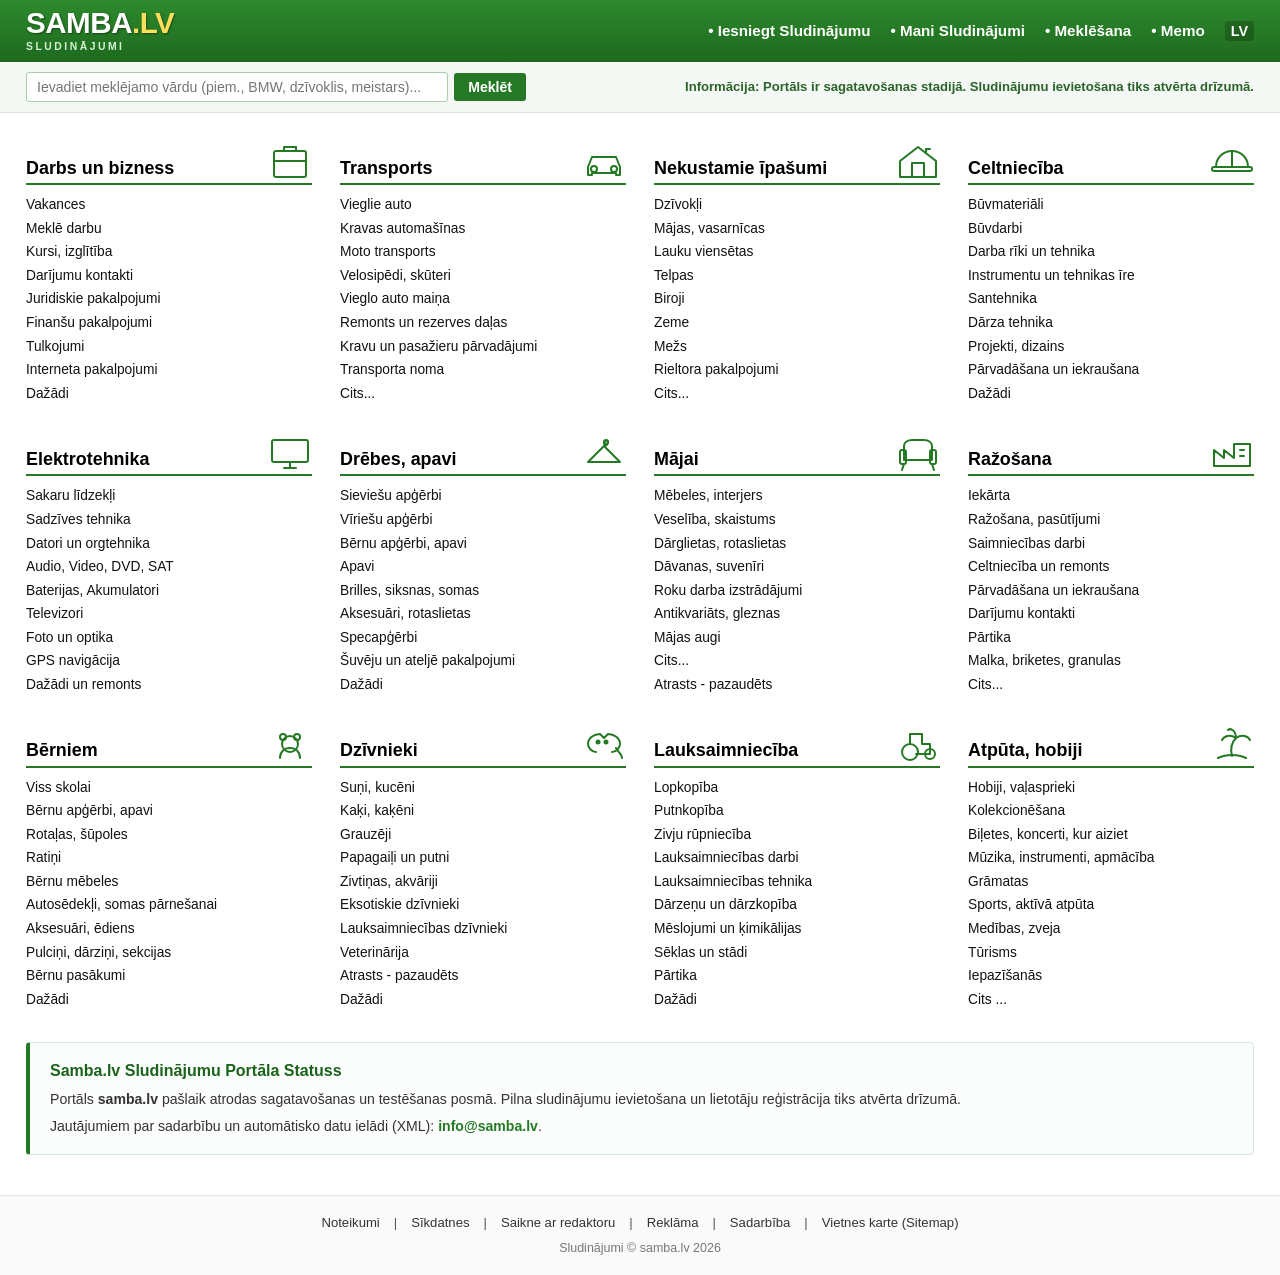
==== commit d2013eb6: "feat: Exact SS.LV 4-column layout with green headers and outline icons" ====
--- a/index.html
+++ b/index.html
@@ -5,25 +5,24 @@
   <meta name="viewport" content="width=device-width, initial-scale=1.0" />
   
   <!-- SEO Pamatdati -->
-  <title>Samba.lv – Sludinājumu Portāls | Auto, Nekustamais Īpašums, Darbs, Tehnika</title>
-  <meta name="title" content="Samba.lv – Sludinājumu Portāls | Auto, Nekustamais Īpašums, Darbs, Tehnika" />
-  <meta name="description" content="Samba.lv ir universāla sludinājumu platforma Latvijā. Auto un transports, nekustamais īpašums, vakances un darbs, elektronika, būvniecība un pakalpojumi." />
-  <meta name="keywords" content="sludinājumi, auto sludinājumi, nekustamais īpašums, dzīvokļi rīgā, darbs latvijā, vakances, pārdot auto, lietotas preces, samba.lv" />
+  <title>Samba.lv – Sludinājumi | Auto, Nekustamais Īpašums, Darbs, Tehnika</title>
+  <meta name="title" content="Samba.lv – Sludinājumi | Auto, Nekustamais Īpašums, Darbs, Tehnika" />
+  <meta name="description" content="Samba.lv – sludinājumu portāls Latvijā. Auto un transports, nekustamais īpašums, vakances un darbs, celtniecība, elektronika, drēbes, mājai, dzīvnieki un lauksaimniecība." />
+  <meta name="keywords" content="sludinājumi, auto sludinājumi, nekustamais īpašums, dzīvokļi rīgā, darbs latvijā, vakances, pārdot auto, lietotas preces, samba.lv, ss" />
   <meta name="robots" content="index, follow" />
   <meta name="author" content="Samba.lv" />
   <link rel="canonical" href="https://samba.lv/" />
   
-  <!-- Google Search Console Verifikācija (Aizstāj ar savu kodu) -->
+  <!-- Google Search Console Verifikācija -->
   <meta name="google-site-verification" content="IEVIETO_SAVU_SEARCH_CONSOLE_KODU" />
 
-  <!-- Open Graph / Sociālie Tīkli -->
+  <!-- Open Graph -->
   <meta property="og:type" content="website" />
   <meta property="og:url" content="https://samba.lv/" />
   <meta property="og:title" content="Samba.lv – Sludinājumu Portāls" />
   <meta property="og:description" content="Auto, nekustamais īpašums, darbs, tehnika un pakalpojumi visā Latvijā." />
   <meta property="og:image" content="https://samba.lv/favicon.svg" />
 
-  <!-- Favicon & Stili -->
   <link rel="icon" type="image/svg+xml" href="favicon.svg" />
   <link rel="stylesheet" href="styles.css" />
 
@@ -37,7 +36,7 @@
     gtag('config', 'G-YKYEBR5S0B');
   </script>
 
-  <!-- Schema.org Strukturētie Dati -->
+  <!-- Schema.org JSON-LD Strukturētie Dati -->
   <script type="application/ld+json">
   {
     "@context": "https://schema.org",
@@ -47,7 +46,7 @@
         "@id": "https://samba.lv/#website",
         "url": "https://samba.lv/",
         "name": "Samba.lv",
-        "description": "Latvijas sludinājumu platforma",
+        "description": "Latvijas sludinājumu portāls",
         "inLanguage": "lv"
       },
       {
@@ -57,27 +56,6 @@
         "url": "https://samba.lv/",
         "logo": "https://samba.lv/favicon.svg",
         "email": "info@samba.lv"
-      },
-      {
-        "@type": "FAQPage",
-        "mainEntity": [
-          {
-            "@type": "Question",
-            "name": "Kas ir Samba.lv?",
-            "acceptedAnswer": {
-              "@type": "Answer",
-              "text": "Samba.lv ir jauna sludinājumu platforma Latvijā, kas aptver transporta, nekustamo īpašumu, vakanču, tehnikas un pakalpojumu sadaļas."
-            }
-          },
-          {
-            "@type": "Question",
-            "name": "Kad varēs ievietot sludinājumus?",
-            "acceptedAnswer": {
-              "@type": "Answer",
-              "text": "Sludinājumu ievietošanas un lietotāju reģistrācijas modulis pašlaik tiek tehniski sagatavots un tiks atvērts tuvākajā laikā."
-            }
-          }
-        ]
       }
     ]
   }
@@ -85,361 +63,383 @@
 </head>
 <body>
 
-  <!-- Galvene -->
-  <header class="site-header">
-    <div class="container header-container">
-      <a href="https://samba.lv/" class="brand-logo" title="Samba.lv Sākumlapa">
-        <img src="favicon.svg" alt="Samba Logo" />
-        <span>samba<span class="tld">.lv</span></span>
+  <!-- ========================================================================
+       Top Header Bar (SS Stils)
+       ======================================================================== -->
+  <header class="ss-top-header">
+    <div class="container ss-header-inner">
+      <a href="/" class="ss-brand" title="Samba.lv Sludinājumi">
+        <span class="ss-logo-title">SAMBA<span style="color: #FFDE59;">.LV</span></span>
+        <span class="ss-logo-subtitle">SLUDINĀJUMI</span>
       </a>
 
-      <nav class="main-nav" aria-label="Navigācija">
-        <ul>
-          <li><a href="#kategorijas">Kategorijas</a></li>
-          <li><a href="#statuss">Par platformu</a></li>
-          <li><a href="#padomi">Padomi</a></li>
-          <li><a href="#faq">FAQ</a></li>
-          <li><a href="#kontakti">Kontakti</a></li>
+      <nav aria-label="Galvenā navigācija">
+        <ul class="ss-nav-links">
+          <li><a href="#statuss">&bull; Iesniegt Sludinājumu</a></li>
+          <li><a href="#statuss">&bull; Mani Sludinājumi</a></li>
+          <li><a href="#kategorijas">&bull; Meklēšana</a></li>
+          <li><a href="#statuss">&bull; Memo</a></li>
+          <li><span class="ss-lang">LV</span></li>
         </ul>
       </nav>
-
-      <div>
-        <span class="header-badge">Izstrādes stadijā</span>
-      </div>
     </div>
   </header>
 
-  <!-- Ievada Sadaļa -->
-  <section class="hero-section">
-    <div class="container hero-layout">
-      <span class="status-pill">Informatīvā versija</span>
-      <h1 class="hero-title">Sludinājumu platforma samba.lv</h1>
-      <p class="hero-description">
-        Mūsdienīga un uzticama vide pirkšanai, pārdošanai un pakalpojumu meklēšanai Latvijā. 
-        Plašs kategoriju klāsts privātpersonām un uzņēmumiem.
-      </p>
-
-      <!-- Kategoriju Filtra Josla -->
-      <div class="search-filter-box">
+  <!-- Sub-Header ar meklēšanas joslu -->
+  <div class="ss-subbar">
+    <div class="container ss-subbar-inner">
+      <div class="ss-search-form">
         <input 
           type="text" 
           id="categorySearchInput" 
-          class="search-input" 
-          placeholder="Meklēt kategorijās (piem., auto, dzīvokļi, darbs, remonta pakalpojumi)..." 
-          aria-label="Kategoriju meklēšana"
+          class="ss-search-input" 
+          placeholder="Ievadiet meklējamo vārdu (piem., BMW, dzīvoklis, meistars)..." 
+          aria-label="Meklēt sludinājumos"
         />
-        <button id="searchButton" type="button" class="search-btn">Atlasīt</button>
+        <button id="searchButton" type="button" class="ss-search-btn">Meklēt</button>
       </div>
 
-      <div class="hero-highlights">
-        <div class="highlight-item">✓ <strong>Ātra un ērta</strong> navigācija</div>
-        <div class="highlight-item">✓ <strong>Pielāgots</strong> visām ierīcēm</div>
-        <div class="highlight-item">✓ <strong>Plašs</strong> sadaļu katalogs</div>
+      <div class="ss-info-badge">
+        <span>Informācija: Portāls ir sagatavošanas stadijā. Sludinājumu ievietošana tiks atvērta drīzumā.</span>
       </div>
     </div>
-  </section>
-
-  <!-- Kategoriju Katalogs (SEO Bāze) -->
-  <section id="kategorijas" class="section">
+  </div>
+
+  <!-- ========================================================================
+       4-Kolonnu Kategoriju Katalogs (Exact SS.LV Grid)
+       ======================================================================== -->
+  <main class="ss-main-catalog" id="kategorijas">
     <div class="container">
-      <div class="section-head">
-        <h2>Sadaļu un kategoriju katalogs</h2>
-        <p>Pilns plānoto un sagatavoto sludinājumu sadaļu pārskats</p>
+      
+      <div class="ss-grid-4col" id="categoriesGrid">
+        
+        <!-- ================= KOLONNA 1 ================= -->
+        <div class="ss-category-block">
+          <div class="ss-cat-header">
+            <a href="/darbs/" class="ss-cat-title">Darbs un bizness</a>
+            <svg class="ss-cat-icon" viewBox="0 0 44 38" fill="none" stroke="currentColor" stroke-width="2" stroke-linecap="round" stroke-linejoin="round">
+              <rect x="6" y="8" width="32" height="26" rx="2"/>
+              <path d="M16 8V4h12v4"/>
+              <line x1="6" y1="18" x2="38" y2="18"/>
+            </svg>
+          </div>
+          <ul class="ss-subcat-list">
+            <li><a href="/darbs/">Vakances</a></li>
+            <li><a href="/darbs/">Meklē darbu</a></li>
+            <li><a href="/darbs/">Kursi, izglītība</a></li>
+            <li><a href="/darbs/">Darījumu kontakti</a></li>
+            <li><a href="/darbs/">Juridiskie pakalpojumi</a></li>
+            <li><a href="/darbs/">Finanšu pakalpojumi</a></li>
+            <li><a href="/darbs/">Tulkojumi</a></li>
+            <li><a href="/darbs/">Interneta pakalpojumi</a></li>
+            <li><a href="/darbs/">Dažādi</a></li>
+          </ul>
+        </div>
+
+        <!-- ================= KOLONNA 2 ================= -->
+        <div class="ss-category-block">
+          <div class="ss-cat-header">
+            <a href="/transports/" class="ss-cat-title">Transports</a>
+            <svg class="ss-cat-icon" viewBox="0 0 44 38" fill="none" stroke="currentColor" stroke-width="2" stroke-linecap="round" stroke-linejoin="round">
+              <path d="M6 24l4-10h24l4 10v8h-4v-2H10v2H6v-8z"/>
+              <circle cx="12" cy="26" r="3"/>
+              <circle cx="32" cy="26" r="3"/>
+              <line x1="14" y1="14" x2="30" y2="14"/>
+            </svg>
+          </div>
+          <ul class="ss-subcat-list">
+            <li><a href="/transports/">Vieglie auto</a></li>
+            <li><a href="/transports/">Kravas automašīnas</a></li>
+            <li><a href="/transports/">Moto transports</a></li>
+            <li><a href="/transports/">Velosipēdi, skūteri</a></li>
+            <li><a href="/transports/">Vieglo auto maiņa</a></li>
+            <li><a href="/transports/">Remonts un rezerves daļas</a></li>
+            <li><a href="/transports/">Kravu un pasažieru pārvadājumi</a></li>
+            <li><a href="/transports/">Transporta noma</a></li>
+            <li><a href="/transports/">Cits...</a></li>
+          </ul>
+        </div>
+
+        <!-- ================= KOLONNA 3 ================= -->
+        <div class="ss-category-block">
+          <div class="ss-cat-header">
+            <a href="/nekustamie-ipasumi/" class="ss-cat-title">Nekustamie īpašumi</a>
+            <svg class="ss-cat-icon" viewBox="0 0 44 38" fill="none" stroke="currentColor" stroke-width="2" stroke-linecap="round" stroke-linejoin="round">
+              <path d="M4 18L22 4l18 14v16H4V18z"/>
+              <rect x="16" y="20" width="12" height="14"/>
+              <line x1="30" y1="10" x2="30" y2="6"/>
+              <line x1="34" y1="6" x2="30" y2="6"/>
+            </svg>
+          </div>
+          <ul class="ss-subcat-list">
+            <li><a href="/nekustamie-ipasumi/">Dzīvokļi</a></li>
+            <li><a href="/nekustamie-ipasumi/">Mājas, vasarnīcas</a></li>
+            <li><a href="/nekustamie-ipasumi/">Lauku viensētas</a></li>
+            <li><a href="/nekustamie-ipasumi/">Telpas</a></li>
+            <li><a href="/nekustamie-ipasumi/">Biroji</a></li>
+            <li><a href="/nekustamie-ipasumi/">Zeme</a></li>
+            <li><a href="/nekustamie-ipasumi/">Mežs</a></li>
+            <li><a href="/nekustamie-ipasumi/">Rieltora pakalpojumi</a></li>
+            <li><a href="/nekustamie-ipasumi/">Cits...</a></li>
+          </ul>
+        </div>
+
+        <!-- ================= KOLONNA 4 ================= -->
+        <div class="ss-category-block">
+          <div class="ss-cat-header">
+            <a href="/buvnieciba/" class="ss-cat-title">Celtniecība</a>
+            <svg class="ss-cat-icon" viewBox="0 0 44 38" fill="none" stroke="currentColor" stroke-width="2" stroke-linecap="round" stroke-linejoin="round">
+              <path d="M6 24c0-10 8-16 16-16s16 6 16 16H6z"/>
+              <rect x="2" y="24" width="40" height="4" rx="2"/>
+              <line x1="22" y1="8" x2="22" y2="24"/>
+            </svg>
+          </div>
+          <ul class="ss-subcat-list">
+            <li><a href="/buvnieciba/">Būvmateriāli</a></li>
+            <li><a href="/buvnieciba/">Būvdarbi</a></li>
+            <li><a href="/buvnieciba/">Darba rīki un tehnika</a></li>
+            <li><a href="/buvnieciba/">Instrumentu un tehnikas īre</a></li>
+            <li><a href="/buvnieciba/">Santehnika</a></li>
+            <li><a href="/buvnieciba/">Dārza tehnika</a></li>
+            <li><a href="/buvnieciba/">Projekti, dizains</a></li>
+            <li><a href="/buvnieciba/">Pārvadāšana un iekraušana</a></li>
+            <li><a href="/buvnieciba/">Dažādi</a></li>
+          </ul>
+        </div>
+
+        <!-- ================= RINDAS 2 BLOKI ================= -->
+
+        <!-- 5. Elektrotehnika -->
+        <div class="ss-category-block">
+          <div class="ss-cat-header">
+            <a href="/elektronika/" class="ss-cat-title">Elektrotehnika</a>
+            <svg class="ss-cat-icon" viewBox="0 0 44 38" fill="none" stroke="currentColor" stroke-width="2" stroke-linecap="round" stroke-linejoin="round">
+              <rect x="4" y="6" width="36" height="22" rx="2"/>
+              <line x1="16" y1="34" x2="28" y2="34"/>
+              <line x1="22" y1="28" x2="22" y2="34"/>
+            </svg>
+          </div>
+          <ul class="ss-subcat-list">
+            <li><a href="/elektronika/">Sakaru līdzekļi</a></li>
+            <li><a href="/elektronika/">Sadzīves tehnika</a></li>
+            <li><a href="/elektronika/">Datori un orgtehnika</a></li>
+            <li><a href="/elektronika/">Audio, Video, DVD, SAT</a></li>
+            <li><a href="/elektronika/">Baterijas, Akumulatori</a></li>
+            <li><a href="/elektronika/">Televizori</a></li>
+            <li><a href="/elektronika/">Foto un optika</a></li>
+            <li><a href="/elektronika/">GPS navigācija</a></li>
+            <li><a href="/elektronika/">Dažādi un remonts</a></li>
+          </ul>
+        </div>
+
+        <!-- 6. Drēbes, apavi -->
+        <div class="ss-category-block">
+          <div class="ss-cat-header">
+            <a href="/apgerbi/" class="ss-cat-title">Drēbes, apavi</a>
+            <svg class="ss-cat-icon" viewBox="0 0 44 38" fill="none" stroke="currentColor" stroke-width="2" stroke-linecap="round" stroke-linejoin="round">
+              <path d="M22 10c0-4 4-4 4-2 0 3-4 4-4 4L6 28h32L22 12"/>
+              <circle cx="24" cy="8" r="2"/>
+            </svg>
+          </div>
+          <ul class="ss-subcat-list">
+            <li><a href="/apgerbi/">Sieviešu apģērbi</a></li>
+            <li><a href="/apgerbi/">Vīriešu apģērbi</a></li>
+            <li><a href="/apgerbi/">Bērnu apģērbi, apavi</a></li>
+            <li><a href="/apgerbi/">Apavi</a></li>
+            <li><a href="/apgerbi/">Brilles, siksnas, somas</a></li>
+            <li><a href="/apgerbi/">Aksesuāri, rotaslietas</a></li>
+            <li><a href="/apgerbi/">Specapģērbi</a></li>
+            <li><a href="/apgerbi/">Šuvēju un ateljē pakalpojumi</a></li>
+            <li><a href="/apgerbi/">Dažādi</a></li>
+          </ul>
+        </div>
+
+        <!-- 7. Mājai -->
+        <div class="ss-category-block">
+          <div class="ss-cat-header">
+            <a href="/majai/" class="ss-cat-title">Mājai</a>
+            <svg class="ss-cat-icon" viewBox="0 0 44 38" fill="none" stroke="currentColor" stroke-width="2" stroke-linecap="round" stroke-linejoin="round">
+              <path d="M8 12c0-4 4-6 8-6h12c4 0 8 2 8 6v14H8V12z"/>
+              <rect x="4" y="16" width="6" height="14" rx="2"/>
+              <rect x="34" y="16" width="6" height="14" rx="2"/>
+              <line x1="8" y1="30" x2="6" y2="36"/>
+              <line x1="36" y1="30" x2="38" y2="36"/>
+            </svg>
+          </div>
+          <ul class="ss-subcat-list">
+            <li><a href="/majai/">Mēbeles, interjers</a></li>
+            <li><a href="/majai/">Veselība, skaistums</a></li>
+            <li><a href="/majai/">Dārglietas, rotaslietas</a></li>
+            <li><a href="/majai/">Dāvanas, suvenīri</a></li>
+            <li><a href="/majai/">Roku darba izstrādājumi</a></li>
+            <li><a href="/majai/">Antikvariāts, gleznas</a></li>
+            <li><a href="/majai/">Mājas augi</a></li>
+            <li><a href="/majai/">Cits...</a></li>
+            <li><a href="/majai/">Atrasts - pazaudēts</a></li>
+          </ul>
+        </div>
+
+        <!-- 8. Ražošana -->
+        <div class="ss-category-block">
+          <div class="ss-cat-header">
+            <a href="/razosana/" class="ss-cat-title">Ražošana</a>
+            <svg class="ss-cat-icon" viewBox="0 0 44 38" fill="none" stroke="currentColor" stroke-width="2" stroke-linecap="round" stroke-linejoin="round">
+              <path d="M4 32V16l10 8V16l10 8V10h16v22H4z"/>
+              <line x1="30" y1="16" x2="34" y2="16"/>
+              <line x1="30" y1="22" x2="34" y2="22"/>
+            </svg>
+          </div>
+          <ul class="ss-subcat-list">
+            <li><a href="/razosana/">Iekārta</a></li>
+            <li><a href="/razosana/">Ražošana, pasūtījumi</a></li>
+            <li><a href="/razosana/">Saimniecības darbi</a></li>
+            <li><a href="/razosana/">Celtniecība un remonts</a></li>
+            <li><a href="/razosana/">Pārvadāšana un iekraušana</a></li>
+            <li><a href="/razosana/">Darījumu kontakti</a></li>
+            <li><a href="/razosana/">Pārtika</a></li>
+            <li><a href="/razosana/">Malka, briketes, granulas</a></li>
+            <li><a href="/razosana/">Cits...</a></li>
+          </ul>
+        </div>
+
+        <!-- ================= RINDAS 3 BLOKI ================= -->
+
+        <!-- 9. Bērniem -->
+        <div class="ss-category-block">
+          <div class="ss-cat-header">
+            <a href="/berniem/" class="ss-cat-title">Bērniem</a>
+            <svg class="ss-cat-icon" viewBox="0 0 44 38" fill="none" stroke="currentColor" stroke-width="2" stroke-linecap="round" stroke-linejoin="round">
+              <circle cx="22" cy="18" r="8"/>
+              <circle cx="15" cy="11" r="3"/>
+              <circle cx="29" cy="11" r="3"/>
+              <path d="M12 32c0-6 4-10 10-10s10 4 10 10"/>
+            </svg>
+          </div>
+          <ul class="ss-subcat-list">
+            <li><a href="/berniem/">Viss skolai</a></li>
+            <li><a href="/berniem/">Bērnu apģērbi, apavi</a></li>
+            <li><a href="/berniem/">Rotaļas, šūpoles</a></li>
+            <li><a href="/berniem/">Ratiņi</a></li>
+            <li><a href="/berniem/">Bērnu mēbeles</a></li>
+            <li><a href="/berniem/">Autosēdekļi, somas pārnešanai</a></li>
+            <li><a href="/berniem/">Aksesuāri, ēdiens</a></li>
+            <li><a href="/berniem/">Pulciņi, dārziņi, sekcijas</a></li>
+            <li><a href="/berniem/">Bērnu pasākumi</a></li>
+            <li><a href="/berniem/">Dažādi</a></li>
+          </ul>
+        </div>
+
+        <!-- 10. Dzīvnieki -->
+        <div class="ss-category-block">
+          <div class="ss-cat-header">
+            <a href="/dzivnieki/" class="ss-cat-title">Dzīvnieki</a>
+            <svg class="ss-cat-icon" viewBox="0 0 44 38" fill="none" stroke="currentColor" stroke-width="2" stroke-linecap="round" stroke-linejoin="round">
+              <path d="M14 26c-4 0-8-4-8-8 0-6 6-10 12-10l4 4 4-4c6 0 12 4 12 10 0 4-4 8-8 8"/>
+              <circle cx="16" cy="16" r="1.5" fill="currentColor"/>
+              <circle cx="24" cy="16" r="1.5" fill="currentColor"/>
+              <path d="M34 22c2 4 6 6 6 10"/>
+            </svg>
+          </div>
+          <ul class="ss-subcat-list">
+            <li><a href="/dzivnieki/">Suņi, kucēni</a></li>
+            <li><a href="/dzivnieki/">Kaķi, kaķēni</a></li>
+            <li><a href="/dzivnieki/">Grauzēji</a></li>
+            <li><a href="/dzivnieki/">Papagaiļi un putni</a></li>
+            <li><a href="/dzivnieki/">Zivtiņas, akvāriji</a></li>
+            <li><a href="/dzivnieki/">Eksotiskie dzīvnieki</a></li>
+            <li><a href="/dzivnieki/">Lauksaimniecības dzīvnieki</a></li>
+            <li><a href="/dzivnieki/">Veterinārija</a></li>
+            <li><a href="/dzivnieki/">Atrasts - pazaudēts</a></li>
+            <li><a href="/dzivnieki/">Dažādi</a></li>
+          </ul>
+        </div>
+
+        <!-- 11. Lauksaimniecība -->
+        <div class="ss-category-block">
+          <div class="ss-cat-header">
+            <a href="/lauksaimnieciba/" class="ss-cat-title">Lauksaimniecība</a>
+            <svg class="ss-cat-icon" viewBox="0 0 44 38" fill="none" stroke="currentColor" stroke-width="2" stroke-linecap="round" stroke-linejoin="round">
+              <circle cx="14" cy="26" r="8"/>
+              <circle cx="34" cy="28" r="5"/>
+              <path d="M14 18V8h12v10h8v10H20"/>
+            </svg>
+          </div>
+          <ul class="ss-subcat-list">
+            <li><a href="/lauksaimnieciba/">Lopkopība</a></li>
+            <li><a href="/lauksaimnieciba/">Putnkopība</a></li>
+            <li><a href="/lauksaimnieciba/">Zivju rūpniecība</a></li>
+            <li><a href="/lauksaimnieciba/">Lauksaimniecības darbi</a></li>
+            <li><a href="/lauksaimnieciba/">Lauksaimniecības tehnika</a></li>
+            <li><a href="/lauksaimnieciba/">Dārzeņu un dārzkopība</a></li>
+            <li><a href="/lauksaimnieciba/">Mēslojumi un ķimikālijas</a></li>
+            <li><a href="/lauksaimnieciba/">Sēklas un stādi</a></li>
+            <li><a href="/lauksaimnieciba/">Pārtika</a></li>
+            <li><a href="/lauksaimnieciba/">Dažādi</a></li>
+          </ul>
+        </div>
+
+        <!-- 12. Atpūta, hobiji -->
+        <div class="ss-category-block">
+          <div class="ss-cat-header">
+            <a href="/atputa-sports/" class="ss-cat-title">Atpūta, hobiji</a>
+            <svg class="ss-cat-icon" viewBox="0 0 44 38" fill="none" stroke="currentColor" stroke-width="2" stroke-linecap="round" stroke-linejoin="round">
+              <path d="M8 32c8-4 20-4 28 0"/>
+              <path d="M22 30c-2-8 0-14 4-18"/>
+              <path d="M26 12c-6-4-12-2-14 2"/>
+              <path d="M26 12c6-4 12-2 14 2"/>
+              <path d="M26 12c0-8-6-10-8-8"/>
+            </svg>
+          </div>
+          <ul class="ss-subcat-list">
+            <li><a href="/atputa-sports/">Hobiji, vaļasprieki</a></li>
+            <li><a href="/atputa-sports/">Kolekcionēšana</a></li>
+            <li><a href="/atputa-sports/">Biļetes, koncerti, kur aiziet</a></li>
+            <li><a href="/atputa-sports/">Mūzika, instrumenti, apmācība</a></li>
+            <li><a href="/atputa-sports/">Grāmatas</a></li>
+            <li><a href="/atputa-sports/">Sports, aktīvā atpūta</a></li>
+            <li><a href="/atputa-sports/">Medības, zveja</a></li>
+            <li><a href="/atputa-sports/">Tūrisms</a></li>
+            <li><a href="/atputa-sports/">Iepazīšanās</a></li>
+            <li><a href="/atputa-sports/">Cits ...</a></li>
+          </ul>
+        </div>
+
       </div>
 
-      <div class="categories-container" id="categoriesGrid">
-        
-        <!-- 1. Transports -->
-        <div class="category-block">
-          <h3 class="category-title"><a href="/transports/">🚗 Transports &rarr;</a></h3>
-          <ul class="subcat-list">
-            <li class="subcat-item"><a href="/transports/">Vieglie auto</a></li>
-            <li class="subcat-item"><a href="/transports/">Apvidus auto (SUV)</a></li>
-            <li class="subcat-item"><a href="/transports/">Motocikli un motorolleri</a></li>
-            <li class="subcat-item"><a href="/transports/">Kravas automašīnas</a></li>
-            <li class="subcat-item"><a href="/transports/">Komerctransports un mikroautobusi</a></li>
-            <li class="subcat-item"><a href="/transports/">Rezerves daļas un aksesuāri</a></li>
-            <li class="subcat-item"><a href="/transports/">Riepas un diski</a></li>
-            <li class="subcat-item"><a href="/transports/">Ūdens transports un laivas</a></li>
-            <li class="subcat-item"><a href="/transports/">Auto noma un autoservisi</a></li>
-          </ul>
-        </div>
-
-        <!-- 2. Nekustamais īpašums -->
-        <div class="category-block">
-          <h3 class="category-title"><a href="/nekustamie-ipasumi/">🏠 Nekustamais Īpašums &rarr;</a></h3>
-          <ul class="subcat-list">
-            <li class="subcat-item"><a href="/nekustamie-ipasumi/">Dzīvokļi (Pārdošana)</a></li>
-            <li class="subcat-item"><a href="/nekustamie-ipasumi/">Dzīvokļi (Izīrēšana)</a></li>
-            <li class="subcat-item"><a href="/nekustamie-ipasumi/">Mājas un vasarnīcas</a></li>
-            <li class="subcat-item"><a href="/nekustamie-ipasumi/">Zemes gabali un meži</a></li>
-            <li class="subcat-item"><a href="/nekustamie-ipasumi/">Komerctelpas un biroji</a></li>
-            <li class="subcat-item"><a href="/nekustamie-ipasumi/">Garāžas un stāvvietas</a></li>
-            <li class="subcat-item"><a href="/nekustamie-ipasumi/">Īpašumi reģionos</a></li>
-          </ul>
-        </div>
-
-        <!-- 3. Darbs un pakalpojumi -->
-        <div class="category-block">
-          <h3 class="category-title"><a href="/darbs/">💼 Darbs un Pakalpojumi &rarr;</a></h3>
-          <ul class="subcat-list">
-            <li class="subcat-item"><a href="/darbs/">Vakances un darba piedāvājumi</a></li>
-            <li class="subcat-item"><a href="/darbs/">Meklē darbu / CV datubāze</a></li>
-            <li class="subcat-item"><a href="/darbs/">Būvniecība un remontdarbi</a></li>
-            <li class="subcat-item"><a href="/darbs/">Kravu pārvadājumi un loģistika</a></li>
-            <li class="subcat-item"><a href="/darbs/">IT, programmēšana un mārketings</a></li>
-            <li class="subcat-item"><a href="/darbs/">Juridiskie un grāmatvedības pakalpojumi</a></li>
-            <li class="subcat-item"><a href="/darbs/">Skaistumkopšana un veselība</a></li>
-          </ul>
-        </div>
-
-        <!-- 4. Celtniecība un būvniecība -->
-        <div class="category-block">
-          <h3 class="category-title"><a href="/buvnieciba/">🔨 Būvniecība un Māja &rarr;</a></h3>
-          <ul class="subcat-list">
-            <li class="subcat-item"><a href="/buvnieciba/">Būvmateriāli un konstrukcijas</a></li>
-            <li class="subcat-item"><a href="/buvnieciba/">Rokas un elektroinstrumenti</a></li>
-            <li class="subcat-item"><a href="/buvnieciba/">Apkure, katli un kamīni</a></li>
-            <li class="subcat-item"><a href="/buvnieciba/">Santehnika un cauruļvadi</a></li>
-            <li class="subcat-item"><a href="/buvnieciba/">Dārza tehnika, zāles pļāvēji</a></li>
-          </ul>
-        </div>
-
-        <!-- 5. Elektronika un tehnika -->
-        <div class="category-block">
-          <h3 class="category-title"><a href="/elektronika/">📱 Elektronika un Tehnika &rarr;</a></h3>
-          <ul class="subcat-list">
-            <li class="subcat-item"><a href="/elektronika/">Mobilie tālruņi un viedpulksteņi</a></li>
-            <li class="subcat-item"><a href="/elektronika/">Portatīvie un stacionārie datori</a></li>
-            <li class="subcat-item"><a href="/elektronika/">Sadzīves tehnika un virtuve</a></li>
-            <li class="subcat-item"><a href="/elektronika/">Televizori un monitori</a></li>
-            <li class="subcat-item"><a href="/elektronika/">Audio un video tehnika</a></li>
-            <li class="subcat-item"><a href="/elektronika/">Spēļu konsoles un spēles</a></li>
-          </ul>
-        </div>
-
-        <!-- 6. Mājai un mēbeles -->
-        <div class="category-block">
-          <h3 class="category-title"><a href="/majai/">🛋️ Mājai un Mēbeles &rarr;</a></h3>
-          <ul class="subcat-list">
-            <li class="subcat-item"><a href="/majai/">Dīvāni, gultas un skapji</a></li>
-            <li class="subcat-item"><a href="/majai/">Virtuves iekārtas un galdi</a></li>
-            <li class="subcat-item"><a href="/majai/">Lampas un apgaismojums</a></li>
-            <li class="subcat-item"><a href="/majai/">Paklāji, aizkari un tekstils</a></li>
-            <li class="subcat-item"><a href="/majai/">Trauki un virtuves piederumi</a></li>
-          </ul>
-        </div>
-
-        <!-- 7. Apģērbi un apavi -->
-        <div class="category-block">
-          <h3 class="category-title"><a href="/apgerbi/">👗 Apģērbi un Apavi &rarr;</a></h3>
-          <ul class="subcat-list">
-            <li class="subcat-item"><a href="/apgerbi/">Sieviešu apģērbi un kleitas</a></li>
-            <li class="subcat-item"><a href="/apgerbi/">Vīriešu apģērbi un uzvalki</a></li>
-            <li class="subcat-item"><a href="/apgerbi/">Apavi, zābaki un kedas</a></li>
-            <li class="subcat-item"><a href="/apgerbi/">Somas, mugursomas un aksesuāri</a></li>
-            <li class="subcat-item"><a href="/apgerbi/">Pulksteņi un rotaslietas</a></li>
-          </ul>
-        </div>
-
-        <!-- 8. Bērnu pasaule -->
-        <div class="category-block">
-          <h3 class="category-title"><a href="/berniem/">🧸 Bērnu Pasaule &rarr;</a></h3>
-          <ul class="subcat-list">
-            <li class="subcat-item"><a href="/berniem/">Bērnu ratiņi (2in1, 3in1, pastaigu)</a></li>
-            <li class="subcat-item"><a href="/berniem/">Autosēdeklīši un bāzes</a></li>
-            <li class="subcat-item"><a href="/berniem/">Bērnu gultiņas un mēbeles</a></li>
-            <li class="subcat-item"><a href="/berniem/">Rotaļlietas un Lego konstruktori</a></li>
-          </ul>
-        </div>
-
-        <!-- 9. Dzīvnieki -->
-        <div class="category-block">
-          <h3 class="category-title"><a href="/dzivnieki/">🐾 Mājdzīvnieki &rarr;</a></h3>
-          <ul class="subcat-list">
-            <li class="subcat-item"><a href="/dzivnieki/">Suņi un kucēni</a></li>
-            <li class="subcat-item"><a href="/dzivnieki/">Kaķi un kaķēni</a></li>
-            <li class="subcat-item"><a href="/dzivnieki/">Lauksaimniecības dzīvnieki</a></li>
-            <li class="subcat-item"><a href="/dzivnieki/">Zoopreces un barība</a></li>
-          </ul>
-        </div>
-
-        <!-- 10. Atpūta un sports -->
-        <div class="category-block">
-          <h3 class="category-title"><a href="/atputa-sports/">⚽ Sports un Atpūta &rarr;</a></h3>
-          <ul class="subcat-list">
-            <li class="subcat-item"><a href="/atputa-sports/">Velosipēdi un skrejriteņi</a></li>
-            <li class="subcat-item"><a href="/atputa-sports/">Trenažieri un sporta inventārs</a></li>
-            <li class="subcat-item"><a href="/atputa-sports/">Makšķerēšana un medības</a></li>
-            <li class="subcat-item"><a href="/atputa-sports/">Mūzikas instrumenti un grāmatas</a></li>
-          </ul>
-        </div>
-
-        <!-- 11. Bizness un ražošana -->
-        <div class="category-block">
-          <h3 class="category-title"><a href="/bizness/">⚙️ Bizness un Ražošana &rarr;</a></h3>
-          <ul class="subcat-list">
-            <li class="subcat-item"><a href="/bizness/">Lauksaimniecības tehnika un traktori</a></li>
-            <li class="subcat-item"><a href="/bizness/">Rūpnieciskās iekārtas un darbgaldi</a></li>
-            <li class="subcat-item"><a href="/bizness/">Noliktavu aprīkojums un iekrāvēji</a></li>
-            <li class="subcat-item"><a href="/bizness/">Gatavs bizness un izejvielas</a></li>
-          </ul>
-        </div>
-
-      </div>
+      <!-- SEO un Statusa Paziņojums -->
+      <section class="ss-info-box" id="statuss">
+        <h3>Samba.lv Sludinājumu Portāla Statuss</h3>
+        <p>
+          Portāls <strong>samba.lv</strong> pašlaik atrodas sagatavošanas un testēšanas posmā. Pilna sludinājumu ievietošana un lietotāju reģistrācija tiks atvērta drīzumā.
+        </p>
+        <p style="margin-bottom: 0;">
+          Jautājumiem par sadarbību un automātisko datu ielādi (XML): <a href="mailto:info@samba.lv" style="color: var(--ss-green); font-weight: bold;">info@samba.lv</a>.
+        </p>
+      </section>
+
     </div>
-  </section>
-
-  <!-- Informācijas un Statusa Bloks -->
-  <section id="statuss" class="section status-section">
+  </main>
+
+  <!-- ========================================================================
+       Kājene (Footer - SS Stils)
+       ======================================================================== -->
+  <footer class="ss-footer" id="kontakti">
     <div class="container">
-      <div class="status-box">
-        <h3>Platformas izstrādes un palaišanas statuss</h3>
-        <p>
-          Portāls <strong>samba.lv</strong> pašlaik atrodas aktīvā tehniskās sagatavošanas posmā. 
-          Lietotāju reģistrācija un sludinājumu publicēšanas funkcionalitāte tiks atvērta pakāpeniski pēc sistēmas moduļu pabeigšanas.
-        </p>
-
-        <div class="status-grid">
-          <div class="status-grid-item">
-            <h4>Sludinājumu ievietošana</h4>
-            <p>Drīzumā būs pieejama gan privātpersonām, gan juridiskām personām.</p>
-          </div>
-          <div class="status-grid-item">
-            <h4>Uzņēmumu integrācija</h4>
-            <p>Tiek izstrādāts XML un API atbalsts lielāka apjoma datu sinhronizācijai.</p>
-          </div>
-          <div class="status-grid-item">
-            <h4>Sadarbības jautājumi</h4>
-            <p>Jautājumiem un ierosinājumiem: <a href="mailto:info@samba.lv" style="color: var(--color-primary); font-weight: 600;">info@samba.lv</a></p>
-          </div>
-        </div>
-      </div>
-    </div>
-  </section>
-
-  <!-- SEO Noderīgi Raksti -->
-  <section id="padomi" class="section">
-    <div class="container">
-      <div class="section-head">
-        <h2>Padomi un ieteikumi</h2>
-        <p>Praktiska informācija pircējiem, pārdevējiem un pakalpojumu sniedzējiem</p>
-      </div>
-
-      <div class="guides-grid">
-        <div class="guide-item">
-          <div class="guide-badge">Auto</div>
-          <h3>Kā sagatavot automašīnu pārdošanai internetā</h3>
-          <p>Kvalitatīvas fotogrāfijas, patiess tehniskā stāvokļa apraksts un servisa vēstures pieejamība būtiski paātrina darījuma noslēgšanu.</p>
-        </div>
-
-        <div class="guide-item">
-          <div class="guide-badge">Nekustamais īpašums</div>
-          <h3>Nekustamā īpašuma īre un drošība darījumos</h3>
-          <p>Ieteikumi īres līgumu sastādīšanā, skaitītāju rādījumu fiksēšanā un drošos norēķinos starp izīrētāju un īrnieku.</p>
-        </div>
-
-        <div class="guide-item">
-          <div class="guide-badge">Pakalpojumi</div>
-          <h3>Pakalpojumu un darba piedāvājumu noformēšana</h3>
-          <p>Kā strukturēt darba sludinājumu vai meistara pakalpojuma profilu, lai piesaistītu atbilstošus klientus un kandidātus.</p>
-        </div>
-      </div>
-    </div>
-  </section>
-
-  <!-- FAQ Bloks -->
-  <section id="faq" class="section" style="background-color: var(--color-bg-alt); border-top: 1px solid var(--color-border);">
-    <div class="container">
-      <div class="section-head">
-        <h2>Biežāk uzdotie jautājumi</h2>
-        <p>Pamatjautājumi par samba.lv darbību</p>
-      </div>
-
-      <div class="faq-container">
-        <div class="faq-row">
-          <button class="faq-toggle" type="button">
-            <span>Kas ir samba.lv?</span>
-            <span class="faq-icon">▾</span>
-          </button>
-          <div class="faq-content">
-            <p>Samba.lv ir universāla sludinājumu platforma Latvijā, kas apvieno auto tirdzniecības, nekustamo īpašumu, vakanču, tehnikas un dažādu pakalpojumu sadaļas vienotā sistēmā.</p>
-          </div>
-        </div>
-
-        <div class="faq-row">
-          <button class="faq-toggle" type="button">
-            <span>Kad būs iespējams ievietot sludinājumu?</span>
-            <span class="faq-icon">▾</span>
-          </button>
-          <div class="faq-content">
-            <p>Sludinājumu ievietošana un reģistrācija pašlaik tiek konfigurēta. Tuvākajā laikā šī iespēja tiks aktivizēta visiem lietotājiem.</p>
-          </div>
-        </div>
-
-        <div class="faq-row">
-          <button class="faq-toggle" type="button">
-            <span>Vai portāls būs piemērots uzņēmumiem un tirgotājiem?</span>
-            <span class="faq-icon">▾</span>
-          </button>
-          <div class="faq-content">
-            <p>Jā, platformā tiek paredzēta ērta sludinājumu pārvaldība uzņēmumiem, auto dīleriem, nekustamo īpašumu aģentūrām un pakalpojumu sniedzējiem.</p>
-          </div>
-        </div>
-
-        <div class="faq-row">
-          <button class="faq-toggle" type="button">
-            <span>Kā sazināties ar portāla uzturētājiem?</span>
-            <span class="faq-icon">▾</span>
-          </button>
-          <div class="faq-content">
-            <p>Ar mums iespējams sazināties, rakstot uz e-pastu: <a href="mailto:info@samba.lv">info@samba.lv</a>.</p>
-          </div>
-        </div>
-      </div>
-    </div>
-  </section>
-
-  <!-- Kājene -->
-  <footer id="kontakti" class="site-footer">
-    <div class="container">
-      <div class="footer-top">
-        <div>
-          <div class="brand-logo" style="color: #FFFFFF;">
-            <img src="favicon.svg" alt="Samba Logo" />
-            <span>samba<span class="tld">.lv</span></span>
-          </div>
-          <p class="footer-desc">
-            Latvijas sludinājumu portāls. Auto, nekustamais īpašums, darbs, tehnika un pakalpojumi vienuviet.
-          </p>
-        </div>
-
-        <div class="footer-col">
-          <h4>Kategorijas</h4>
-          <ul class="footer-links">
-            <li><a href="#kategorijas">Transports</a></li>
-            <li><a href="#kategorijas">Nekustamais īpašums</a></li>
-            <li><a href="#kategorijas">Darbs un pakalpojumi</a></li>
-            <li><a href="#kategorijas">Elektronika un tehnika</a></li>
-            <li><a href="#kategorijas">Būvniecība un māja</a></li>
-          </ul>
-        </div>
-
-        <div class="footer-col">
-          <h4>Informācija</h4>
-          <ul class="footer-links">
-            <li><a href="#statuss">Par platformu</a></li>
-            <li><a href="#padomi">Padomi</a></li>
-            <li><a href="#faq">FAQ</a></li>
-            <li><a href="sitemap.xml">Vietnes karte (Sitemap)</a></li>
-            <li>E-pasts: <a href="mailto:info@samba.lv">info@samba.lv</a></li>
-          </ul>
-        </div>
-      </div>
-
-      <div class="footer-bottom">
-        <div>&copy; 2026 Samba.lv. Visas tiesības aizsargātas.</div>
-        <div>Domēns: samba.lv &bull; Rīga, Latvija</div>
+      <ul class="ss-footer-links">
+        <li><a href="#statuss">Noteikumi</a></li>
+        <li>|</li>
+        <li><a href="#statuss">Sīkdatnes</a></li>
+        <li>|</li>
+        <li><a href="mailto:info@samba.lv">Saikne ar redaktoru</a></li>
+        <li>|</li>
+        <li><a href="mailto:info@samba.lv">Reklāma</a></li>
+        <li>|</li>
+        <li><a href="mailto:info@samba.lv">Sadarbība</a></li>
+        <li>|</li>
+        <li><a href="/sitemap.xml">Vietnes karte (Sitemap)</a></li>
+      </ul>
+      <div class="ss-copyright">
+        Sludinājumi &copy; samba.lv 2026
       </div>
     </div>
   </footer>
--- a/styles.css
+++ b/styles.css
@@ -1,34 +1,17 @@
 /* ==========================================================================
-   samba.lv - Biznesa & SEO Informācijas Portāls
-   Tīrs, profesionāls un minimālistisks dizains bez liekiem vizuāliem efektiem.
+   samba.lv - SS.COM Stila Sludinājumu Portāls
+   Autentisks 4-kolonnu kataloga izkārtojums ar klasiskajām sadaļu līnijām un ikonām.
    ========================================================================== */
 
 :root {
-  /* Korporatīvā krāsu palete */
-  --color-primary: #D9480F; /* Samba silti sarkanoranžs akcents */
-  --color-primary-hover: #BF3A06;
-  --color-primary-subtle: #FFF4E6;
-  
-  --color-dark: #1E293B;
-  --color-dark-light: #334155;
-  --color-text: #1E293B;
-  --color-muted: #64748B;
-  --color-faint: #94A3B8;
-  
-  --color-bg: #FFFFFF;
-  --color-bg-alt: #F8FAFC;
-  --color-card: #FFFFFF;
-  --color-border: #E2E8F0;
-  --color-border-darker: #CBD5E1;
-  
-  --shadow-subtle: 0 1px 3px rgba(0, 0, 0, 0.05);
-  --shadow-card: 0 1px 4px rgba(0, 0, 0, 0.08);
-  
-  --radius-sm: 4px;
-  --radius-md: 6px;
-  --radius-lg: 8px;
-  
-  --font-sans: -apple-system, BlinkMacSystemFont, "Segoe UI", Roboto, "Helvetica Neue", Arial, sans-serif;
+  --ss-green: #257925;
+  --ss-green-dark: #1b631b;
+  --ss-green-light: #eef7ee;
+  --ss-text: #1a1a1a;
+  --ss-text-muted: #555555;
+  --ss-border: #257925;
+  --ss-bg: #FFFFFF;
+  --font-family: Arial, Helvetica, "Segoe UI", sans-serif;
 }
 
 *, *::before, *::after {
@@ -37,15 +20,11 @@
   padding: 0;
 }
 
-html {
-  font-family: var(--font-sans);
-  background-color: var(--color-bg);
-  color: var(--color-text);
-  line-height: 1.5;
-  scroll-behavior: smooth;
-}
-
 body {
+  font-family: var(--font-family);
+  background-color: var(--ss-bg);
+  color: var(--ss-text);
+  line-height: 1.4;
   min-height: 100vh;
   display: flex;
   flex-direction: column;
@@ -53,20 +32,9 @@
 
 .container {
   width: 100%;
-  max-width: 1160px;
+  max-width: 1260px;
   margin: 0 auto;
-  padding: 0 20px;
-}
-
-/* Tipogrāfija */
-h1, h2, h3, h4 {
-  color: var(--color-dark);
-  font-weight: 700;
-  line-height: 1.3;
-}
-
-p {
-  color: var(--color-dark-light);
+  padding: 0 16px;
 }
 
 a {
@@ -75,481 +43,294 @@
 }
 
 /* ==========================================================================
-   Galvene (Header)
-   ========================================================================== */
-.site-header {
-  background-color: #FFFFFF;
-  border-bottom: 1px solid var(--color-border);
-  position: sticky;
-  top: 0;
-  z-index: 50;
-}
-
-.header-container {
+   Top Header Bar (SS Stils)
+   ========================================================================== */
+.ss-top-header {
+  background: linear-gradient(180deg, #2d8a2d 0%, #1e691e 100%);
+  color: #FFFFFF;
+  padding: 8px 0;
+  box-shadow: 0 1px 3px rgba(0, 0, 0, 0.2);
+}
+
+.ss-header-inner {
   display: flex;
   align-items: center;
   justify-content: space-between;
-  height: 64px;
-}
-
-.brand-logo {
-  display: flex;
-  align-items: center;
-  gap: 10px;
-  font-size: 1.35rem;
-  font-weight: 800;
+}
+
+.ss-brand {
+  display: flex;
+  flex-direction: column;
+  color: #FFFFFF;
+}
+
+.ss-logo-title {
+  font-size: 1.85rem;
+  font-weight: 900;
   letter-spacing: -0.5px;
-  color: var(--color-dark);
-}
-
-.brand-logo img {
-  width: 32px;
-  height: 32px;
-  border-radius: var(--radius-sm);
-}
-
-.brand-logo .tld {
-  color: var(--color-primary);
-}
-
-.main-nav ul {
-  display: flex;
+  line-height: 1;
+  text-shadow: 1px 1px 2px rgba(0, 0, 0, 0.4);
+}
+
+.ss-logo-subtitle {
+  font-size: 0.65rem;
+  font-weight: 700;
+  letter-spacing: 2.5px;
+  color: #D4F4D4;
+  margin-top: 2px;
+}
+
+.ss-nav-links {
+  display: flex;
+  align-items: center;
+  gap: 20px;
   list-style: none;
-  gap: 24px;
-}
-
-.main-nav a {
-  font-size: 0.92rem;
-  font-weight: 500;
-  color: var(--color-muted);
-  transition: color 0.15s ease;
-}
-
-.main-nav a:hover {
-  color: var(--color-primary);
-}
-
-.header-badge {
-  font-size: 0.82rem;
-  font-weight: 600;
-  background: var(--color-primary-subtle);
-  color: var(--color-primary);
-  padding: 6px 12px;
-  border-radius: var(--radius-sm);
-  border: 1px solid #FFE8CC;
-}
-
-/* ==========================================================================
-   Ievads (Hero Section)
-   ========================================================================== */
-.hero-section {
-  background-color: var(--color-bg-alt);
-  border-bottom: 1px solid var(--color-border);
-  padding: 56px 0 44px;
-}
-
-.hero-layout {
-  max-width: 820px;
-  margin: 0 auto;
-  text-align: center;
-}
-
-.status-pill {
-  display: inline-flex;
+  font-size: 0.95rem;
+  font-weight: 700;
+}
+
+.ss-nav-links a {
+  color: #FFFFFF;
+  display: flex;
+  align-items: center;
+  gap: 5px;
+}
+
+.ss-nav-links a:hover {
+  text-decoration: underline;
+  color: #E8FFE8;
+}
+
+.ss-lang {
+  font-size: 0.9rem;
+  font-weight: bold;
+  padding: 2px 6px;
+  background: rgba(0, 0, 0, 0.2);
+  border-radius: 3px;
+}
+
+/* ==========================================================================
+   Sub-Header Informācija & Meklēšana
+   ========================================================================== */
+.ss-subbar {
+  background: #F4F8F4;
+  border-bottom: 1px solid #D8E6D8;
+  padding: 10px 0;
+  font-size: 0.88rem;
+}
+
+.ss-subbar-inner {
+  display: flex;
+  align-items: center;
+  justify-content: space-between;
+  flex-wrap: wrap;
+  gap: 12px;
+}
+
+.ss-search-form {
+  display: flex;
   align-items: center;
   gap: 6px;
-  font-size: 0.8rem;
-  font-weight: 600;
-  text-transform: uppercase;
-  letter-spacing: 0.5px;
-  color: #475569;
-  background: #E2E8F0;
-  padding: 4px 10px;
-  border-radius: var(--radius-sm);
-  margin-bottom: 16px;
-}
-
-.hero-title {
-  font-size: clamp(2rem, 3.5vw, 2.75rem);
-  font-weight: 800;
-  letter-spacing: -0.5px;
-  margin-bottom: 14px;
-}
-
-.hero-description {
-  font-size: 1.05rem;
-  color: var(--color-muted);
-  line-height: 1.6;
-  margin-bottom: 28px;
-}
-
-/* Meklēšanas josla */
-.search-filter-box {
-  display: flex;
-  background: #FFFFFF;
-  border: 1px solid var(--color-border-darker);
-  border-radius: var(--radius-md);
-  padding: 6px;
-  max-width: 620px;
-  margin: 0 auto 24px;
-  box-shadow: var(--shadow-subtle);
-}
-
-.search-input {
+  max-width: 500px;
   flex: 1;
-  border: none;
-  padding: 10px 14px;
-  font-size: 0.95rem;
+}
+
+.ss-search-input {
+  width: 100%;
+  padding: 6px 10px;
+  font-size: 0.88rem;
+  border: 1px solid #AACCAA;
+  border-radius: 3px;
   outline: none;
-  font-family: inherit;
-  color: var(--color-text);
-}
-
-.search-input::placeholder {
-  color: var(--color-faint);
-}
-
-.search-btn {
-  background: var(--color-primary);
+}
+
+.ss-search-input:focus {
+  border-color: var(--ss-green);
+}
+
+.ss-search-btn {
+  background: var(--ss-green);
   color: #FFFFFF;
   border: none;
-  border-radius: var(--radius-sm);
-  padding: 0 20px;
-  font-size: 0.9rem;
+  border-radius: 3px;
+  padding: 6px 14px;
+  font-size: 0.88rem;
+  font-weight: 700;
+  cursor: pointer;
+}
+
+.ss-search-btn:hover {
+  background: var(--ss-green-dark);
+}
+
+.ss-info-badge {
+  font-size: 0.82rem;
+  color: #2b632b;
   font-weight: 600;
-  cursor: pointer;
-  transition: background 0.15s ease;
-}
-
-.search-btn:hover {
-  background: var(--color-primary-hover);
-}
-
-/* Galvenās iezīmes */
-.hero-highlights {
+}
+
+/* ==========================================================================
+   4-Kolonnu Kategoriju Katalogs (Exact SS.LV Grid)
+   ========================================================================== */
+.ss-main-catalog {
+  padding: 24px 0 40px;
+}
+
+.ss-grid-4col {
+  display: grid;
+  grid-template-columns: repeat(4, 1fr);
+  column-gap: 28px;
+  row-gap: 24px;
+}
+
+.ss-category-block {
+  display: flex;
+  flex-direction: column;
+}
+
+.ss-cat-header {
+  display: flex;
+  align-items: flex-end;
+  justify-content: space-between;
+  border-bottom: 2px solid var(--ss-border);
+  padding-bottom: 4px;
+  margin-bottom: 10px;
+  height: 48px;
+}
+
+.ss-cat-title {
+  font-size: 1.12rem;
+  font-weight: 700;
+  color: #000000;
+  line-height: 1.2;
+}
+
+.ss-cat-title:hover {
+  color: var(--ss-green);
+  text-decoration: underline;
+}
+
+.ss-cat-icon {
+  width: 44px;
+  height: 38px;
+  color: var(--ss-green);
+  flex-shrink: 0;
+  margin-bottom: -2px;
+}
+
+.ss-subcat-list {
+  list-style: none;
+  display: flex;
+  flex-direction: column;
+  gap: 3px;
+  padding-left: 0;
+}
+
+.ss-subcat-list li a {
+  font-size: 0.86rem;
+  color: #111111;
+  display: block;
+  padding: 1px 0;
+  line-height: 1.35;
+}
+
+.ss-subcat-list li a:hover {
+  color: var(--ss-green);
+  text-decoration: underline;
+}
+
+/* ==========================================================================
+   Informatīvais un SEO Bloks
+   ========================================================================== */
+.ss-info-box {
+  margin-top: 32px;
+  padding: 16px 20px;
+  background: #FAFDFB;
+  border: 1px solid #D6E8D6;
+  border-left: 4px solid var(--ss-green);
+  border-radius: 4px;
+  font-size: 0.88rem;
+  line-height: 1.5;
+}
+
+.ss-info-box h3 {
+  font-size: 1rem;
+  color: var(--ss-green-dark);
+  margin-bottom: 6px;
+}
+
+.ss-info-box p {
+  color: #333333;
+  margin-bottom: 6px;
+}
+
+/* ==========================================================================
+   Footer (SS.LV Stils)
+   ========================================================================== */
+.ss-footer {
+  background: #FAFAFA;
+  border-top: 1px solid #E5E5E5;
+  padding: 18px 0;
+  margin-top: auto;
+  font-size: 0.82rem;
+  color: #555555;
+  text-align: center;
+}
+
+.ss-footer-links {
   display: flex;
   justify-content: center;
-  gap: 28px;
+  align-items: center;
   flex-wrap: wrap;
-  font-size: 0.88rem;
-  color: var(--color-muted);
-}
-
-.highlight-item strong {
-  color: var(--color-dark);
-}
-
-/* ==========================================================================
-   Kategoriju Koks (Directory Structure)
-   ========================================================================== */
-.section {
-  padding: 56px 0;
-}
-
-.section-head {
-  margin-bottom: 32px;
-}
-
-.section-head h2 {
-  font-size: 1.6rem;
-  margin-bottom: 6px;
-}
-
-.section-head p {
-  color: var(--color-muted);
-  font-size: 0.95rem;
-}
-
-.categories-container {
-  display: grid;
-  grid-template-columns: repeat(3, 1fr);
-  gap: 20px;
-}
-
-.category-block {
-  background: var(--color-card);
-  border: 1px solid var(--color-border);
-  border-radius: var(--radius-md);
-  padding: 20px;
-  transition: border-color 0.15s ease, box-shadow 0.15s ease;
-}
-
-.category-block:hover {
-  border-color: var(--color-border-darker);
-  box-shadow: var(--shadow-card);
-}
-
-.category-title {
-  font-size: 1.05rem;
-  font-weight: 700;
-  display: flex;
-  align-items: center;
-  gap: 8px;
-  margin-bottom: 12px;
-  padding-bottom: 8px;
-  border-bottom: 1px solid var(--color-border);
-}
-
-.subcat-list {
+  gap: 14px;
   list-style: none;
-  display: flex;
-  flex-direction: column;
-  gap: 6px;
-}
-
-.subcat-item a {
-  font-size: 0.88rem;
-  color: #334155;
-  display: block;
-  padding: 3px 0;
-  transition: color 0.15s ease;
-}
-
-.subcat-item a:hover {
-  color: var(--color-primary);
+  margin-bottom: 8px;
+}
+
+.ss-footer-links a {
+  color: #333333;
+}
+
+.ss-footer-links a:hover {
   text-decoration: underline;
-}
-
-/* ==========================================================================
-   Informācijas & Statusa Bloks (Launch Status)
-   ========================================================================== */
-.status-section {
-  background-color: var(--color-bg-alt);
-  border-top: 1px solid var(--color-border);
-  border-bottom: 1px solid var(--color-border);
-}
-
-.status-box {
-  background: #FFFFFF;
-  border: 1px solid var(--color-border);
-  border-left: 4px solid var(--color-primary);
-  border-radius: var(--radius-md);
-  padding: 28px;
-}
-
-.status-box h3 {
-  font-size: 1.25rem;
-  margin-bottom: 8px;
-}
-
-.status-box p {
-  font-size: 0.95rem;
-  color: var(--color-muted);
-  line-height: 1.6;
-  margin-bottom: 16px;
-}
-
-.status-grid {
-  display: grid;
-  grid-template-columns: repeat(3, 1fr);
-  gap: 20px;
-  margin-top: 20px;
-  padding-top: 20px;
-  border-top: 1px solid var(--color-border);
-}
-
-.status-grid-item h4 {
-  font-size: 0.95rem;
-  margin-bottom: 4px;
-}
-
-.status-grid-item p {
-  font-size: 0.85rem;
-  color: var(--color-muted);
-  margin-bottom: 0;
-}
-
-/* ==========================================================================
-   SEO Padomi & Rokasgrāmatas
-   ========================================================================== */
-.guides-grid {
-  display: grid;
-  grid-template-columns: repeat(3, 1fr);
-  gap: 20px;
-}
-
-.guide-item {
-  border: 1px solid var(--color-border);
-  border-radius: var(--radius-md);
-  padding: 20px;
-  background: #FFFFFF;
-}
-
-.guide-badge {
-  font-size: 0.75rem;
-  font-weight: 700;
-  text-transform: uppercase;
-  color: var(--color-primary);
-  margin-bottom: 8px;
-}
-
-.guide-item h3 {
-  font-size: 1rem;
-  margin-bottom: 8px;
-  line-height: 1.4;
-}
-
-.guide-item p {
-  font-size: 0.88rem;
-  color: var(--color-muted);
-  line-height: 1.5;
-}
-
-/* ==========================================================================
-   FAQ Bloks
-   ========================================================================== */
-.faq-container {
-  display: flex;
-  flex-direction: column;
-  gap: 12px;
-  max-width: 820px;
-}
-
-.faq-row {
-  border: 1px solid var(--color-border);
-  border-radius: var(--radius-md);
-  background: #FFFFFF;
-  overflow: hidden;
-}
-
-.faq-toggle {
-  width: 100%;
-  padding: 16px 20px;
-  background: none;
-  border: none;
-  display: flex;
-  justify-content: space-between;
-  align-items: center;
-  font-size: 0.98rem;
-  font-weight: 600;
-  color: var(--color-dark);
-  cursor: pointer;
-  text-align: left;
-  font-family: inherit;
-}
-
-.faq-toggle:hover {
-  background-color: var(--color-bg-alt);
-}
-
-.faq-icon {
-  font-weight: normal;
-  color: var(--color-muted);
-  transition: transform 0.2s ease;
-}
-
-.faq-row.open .faq-icon {
-  transform: rotate(180deg);
-}
-
-.faq-content {
-  display: none;
-  padding: 0 20px 16px;
-  font-size: 0.9rem;
-  color: var(--color-muted);
-  line-height: 1.6;
-}
-
-.faq-row.open .faq-content {
-  display: block;
-}
-
-/* ==========================================================================
-   Kājene (Footer)
-   ========================================================================== */
-.site-footer {
-  background-color: var(--color-dark);
-  color: #94A3B8;
-  padding: 48px 0 24px;
-  font-size: 0.88rem;
-  margin-top: auto;
-}
-
-.footer-top {
-  display: grid;
-  grid-template-columns: 2fr 1fr 1fr;
-  gap: 32px;
-  margin-bottom: 36px;
-}
-
-.footer-desc {
-  max-width: 320px;
-  margin-top: 10px;
-  font-size: 0.85rem;
-  color: #94A3B8;
-  line-height: 1.5;
-}
-
-.footer-col h4 {
-  color: #F8FAFC;
-  font-size: 0.92rem;
-  margin-bottom: 12px;
-}
-
-.footer-links {
-  list-style: none;
-  display: flex;
-  flex-direction: column;
-  gap: 8px;
-}
-
-.footer-links a {
-  color: #94A3B8;
-}
-
-.footer-links a:hover {
-  color: #FFFFFF;
-}
-
-.footer-bottom {
-  border-top: 1px solid rgba(255, 255, 255, 0.1);
-  padding-top: 20px;
-  display: flex;
-  justify-content: space-between;
-  align-items: center;
-  font-size: 0.82rem;
-  color: #64748B;
-}
-
-/* ==========================================================================
-   Responsīvais Izkārtojums
-   ========================================================================== */
-@media (max-width: 960px) {
-  .categories-container {
+  color: var(--ss-green);
+}
+
+.ss-copyright {
+  font-size: 0.78rem;
+  color: #777777;
+}
+
+/* ==========================================================================
+   Responsīvais Izkārtojums (Mērogošana)
+   ========================================================================== */
+@media (max-width: 1100px) {
+  .ss-grid-4col {
+    grid-template-columns: repeat(3, 1fr);
+    column-gap: 20px;
+  }
+}
+
+@media (max-width: 800px) {
+  .ss-grid-4col {
     grid-template-columns: repeat(2, 1fr);
-  }
-  .status-grid {
+    column-gap: 16px;
+  }
+  .ss-nav-links {
+    gap: 12px;
+    font-size: 0.85rem;
+  }
+}
+
+@media (max-width: 520px) {
+  .ss-grid-4col {
     grid-template-columns: 1fr;
   }
-  .guides-grid {
-    grid-template-columns: 1fr;
-  }
-  .footer-top {
-    grid-template-columns: 1fr;
-  }
-}
-
-@media (max-width: 640px) {
-  .categories-container {
-    grid-template-columns: 1fr;
-  }
-  .main-nav {
+  .ss-nav-links {
     display: none;
   }
-  .hero-highlights {
+  .ss-subbar-inner {
     flex-direction: column;
-    gap: 8px;
-  }
-  .search-filter-box {
-    flex-direction: column;
-    gap: 8px;
-  }
-  .search-btn {
-    padding: 10px;
-  }
-  .footer-bottom {
-    flex-direction: column;
-    gap: 8px;
-    text-align: center;
-  }
-}
+    align-items: stretch;
+  }
+}
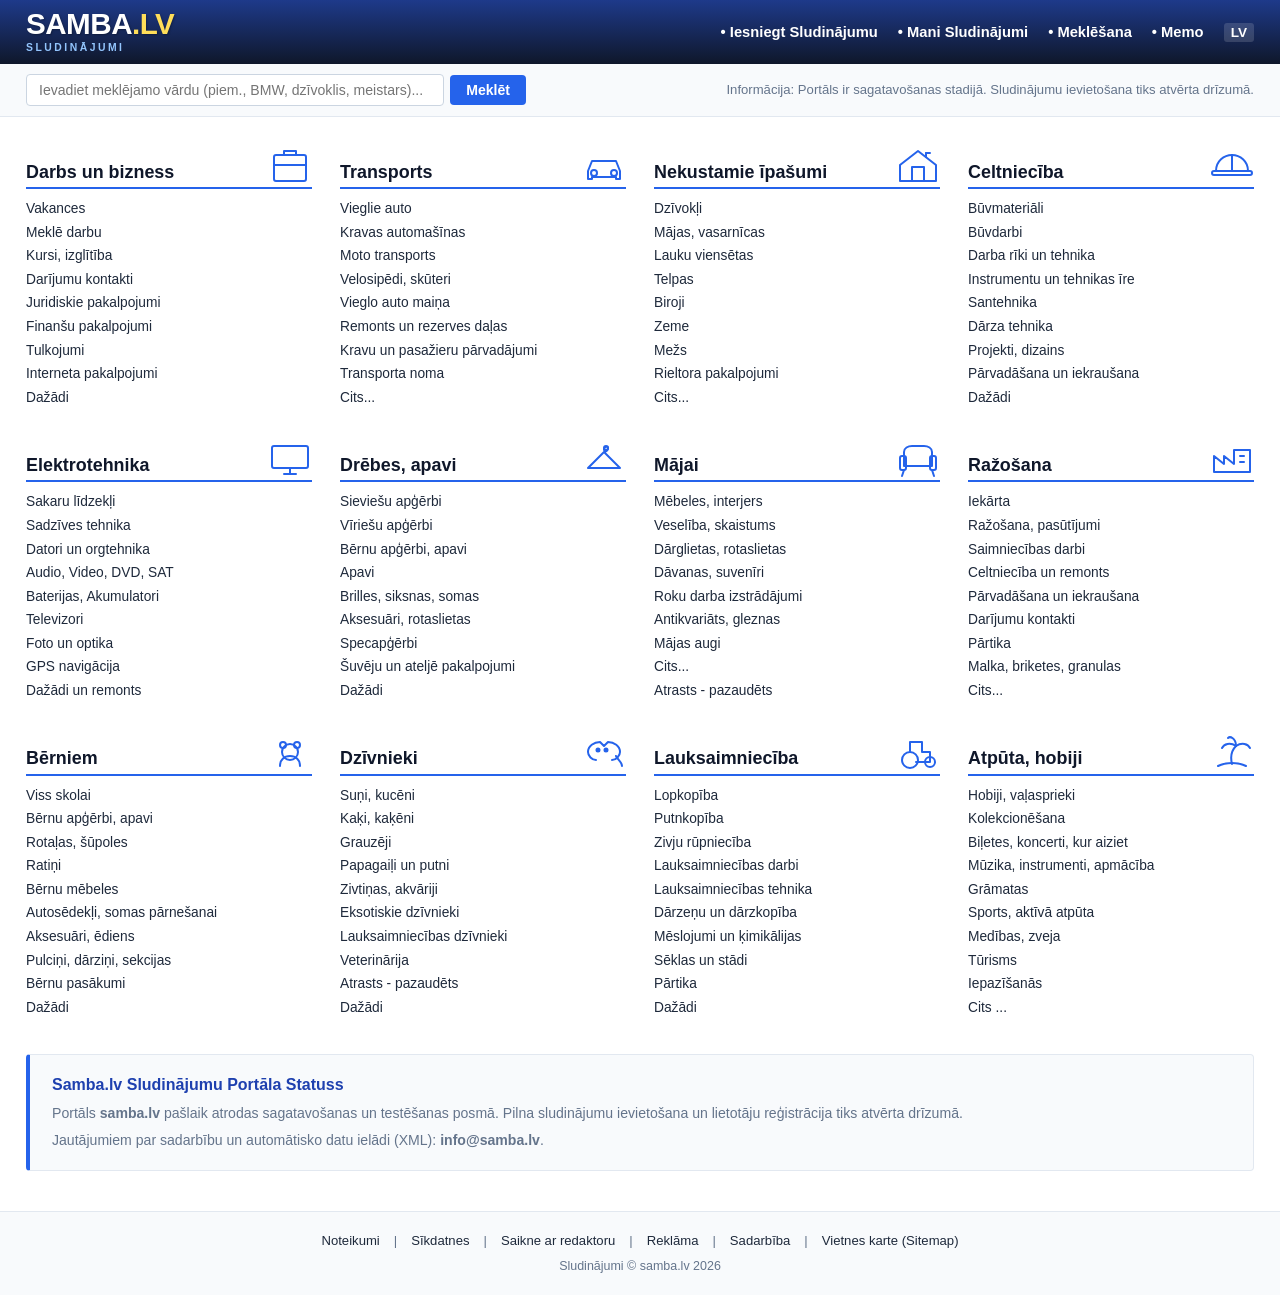
==== commit f63603ea: "style: Switch from ss green to modern eye-friendly Royal Sapphire & Slate Blue theme" ====
--- a/index.html
+++ b/index.html
@@ -23,8 +23,20 @@
   <meta property="og:description" content="Auto, nekustamais īpašums, darbs, tehnika un pakalpojumi visā Latvijā." />
   <meta property="og:image" content="https://samba.lv/favicon.svg" />
 
-  <link rel="icon" type="image/svg+xml" href="favicon.svg" />
-  <link rel="stylesheet" href="styles.css" />
+  <link rel="icon" type="image/svg+xml" href="/favicon.svg" />
+  <link rel="stylesheet" href="/styles.css?v=3.0" />
+
+  <!-- Iebūvētais kritiskais stils aizsardzībai pret kešošanu -->
+  <style>
+    .ss-cat-icon {
+      width: 44px !important;
+      height: 38px !important;
+      max-width: 44px !important;
+      max-height: 38px !important;
+      color: #2563EB !important;
+      flex-shrink: 0 !important;
+    }
+  </style>
 
   <!-- Google tag (gtag.js) -->
   <script async src="https://www.googletagmanager.com/gtag/js?id=G-YKYEBR5S0B"></script>
@@ -117,7 +129,7 @@
         <div class="ss-category-block">
           <div class="ss-cat-header">
             <a href="/darbs/" class="ss-cat-title">Darbs un bizness</a>
-            <svg class="ss-cat-icon" viewBox="0 0 44 38" fill="none" stroke="currentColor" stroke-width="2" stroke-linecap="round" stroke-linejoin="round">
+            <svg class="ss-cat-icon" width="44" height="38" viewBox="0 0 44 38" fill="none" stroke="currentColor" stroke-width="2" stroke-linecap="round" stroke-linejoin="round">
               <rect x="6" y="8" width="32" height="26" rx="2"/>
               <path d="M16 8V4h12v4"/>
               <line x1="6" y1="18" x2="38" y2="18"/>
@@ -140,7 +152,7 @@
         <div class="ss-category-block">
           <div class="ss-cat-header">
             <a href="/transports/" class="ss-cat-title">Transports</a>
-            <svg class="ss-cat-icon" viewBox="0 0 44 38" fill="none" stroke="currentColor" stroke-width="2" stroke-linecap="round" stroke-linejoin="round">
+            <svg class="ss-cat-icon" width="44" height="38" viewBox="0 0 44 38" fill="none" stroke="currentColor" stroke-width="2" stroke-linecap="round" stroke-linejoin="round">
               <path d="M6 24l4-10h24l4 10v8h-4v-2H10v2H6v-8z"/>
               <circle cx="12" cy="26" r="3"/>
               <circle cx="32" cy="26" r="3"/>
@@ -164,7 +176,7 @@
         <div class="ss-category-block">
           <div class="ss-cat-header">
             <a href="/nekustamie-ipasumi/" class="ss-cat-title">Nekustamie īpašumi</a>
-            <svg class="ss-cat-icon" viewBox="0 0 44 38" fill="none" stroke="currentColor" stroke-width="2" stroke-linecap="round" stroke-linejoin="round">
+            <svg class="ss-cat-icon" width="44" height="38" viewBox="0 0 44 38" fill="none" stroke="currentColor" stroke-width="2" stroke-linecap="round" stroke-linejoin="round">
               <path d="M4 18L22 4l18 14v16H4V18z"/>
               <rect x="16" y="20" width="12" height="14"/>
               <line x1="30" y1="10" x2="30" y2="6"/>
@@ -188,7 +200,7 @@
         <div class="ss-category-block">
           <div class="ss-cat-header">
             <a href="/buvnieciba/" class="ss-cat-title">Celtniecība</a>
-            <svg class="ss-cat-icon" viewBox="0 0 44 38" fill="none" stroke="currentColor" stroke-width="2" stroke-linecap="round" stroke-linejoin="round">
+            <svg class="ss-cat-icon" width="44" height="38" viewBox="0 0 44 38" fill="none" stroke="currentColor" stroke-width="2" stroke-linecap="round" stroke-linejoin="round">
               <path d="M6 24c0-10 8-16 16-16s16 6 16 16H6z"/>
               <rect x="2" y="24" width="40" height="4" rx="2"/>
               <line x1="22" y1="8" x2="22" y2="24"/>
@@ -213,7 +225,7 @@
         <div class="ss-category-block">
           <div class="ss-cat-header">
             <a href="/elektronika/" class="ss-cat-title">Elektrotehnika</a>
-            <svg class="ss-cat-icon" viewBox="0 0 44 38" fill="none" stroke="currentColor" stroke-width="2" stroke-linecap="round" stroke-linejoin="round">
+            <svg class="ss-cat-icon" width="44" height="38" viewBox="0 0 44 38" fill="none" stroke="currentColor" stroke-width="2" stroke-linecap="round" stroke-linejoin="round">
               <rect x="4" y="6" width="36" height="22" rx="2"/>
               <line x1="16" y1="34" x2="28" y2="34"/>
               <line x1="22" y1="28" x2="22" y2="34"/>
@@ -236,7 +248,7 @@
         <div class="ss-category-block">
           <div class="ss-cat-header">
             <a href="/apgerbi/" class="ss-cat-title">Drēbes, apavi</a>
-            <svg class="ss-cat-icon" viewBox="0 0 44 38" fill="none" stroke="currentColor" stroke-width="2" stroke-linecap="round" stroke-linejoin="round">
+            <svg class="ss-cat-icon" width="44" height="38" viewBox="0 0 44 38" fill="none" stroke="currentColor" stroke-width="2" stroke-linecap="round" stroke-linejoin="round">
               <path d="M22 10c0-4 4-4 4-2 0 3-4 4-4 4L6 28h32L22 12"/>
               <circle cx="24" cy="8" r="2"/>
             </svg>
@@ -258,7 +270,7 @@
         <div class="ss-category-block">
           <div class="ss-cat-header">
             <a href="/majai/" class="ss-cat-title">Mājai</a>
-            <svg class="ss-cat-icon" viewBox="0 0 44 38" fill="none" stroke="currentColor" stroke-width="2" stroke-linecap="round" stroke-linejoin="round">
+            <svg class="ss-cat-icon" width="44" height="38" viewBox="0 0 44 38" fill="none" stroke="currentColor" stroke-width="2" stroke-linecap="round" stroke-linejoin="round">
               <path d="M8 12c0-4 4-6 8-6h12c4 0 8 2 8 6v14H8V12z"/>
               <rect x="4" y="16" width="6" height="14" rx="2"/>
               <rect x="34" y="16" width="6" height="14" rx="2"/>
@@ -283,7 +295,7 @@
         <div class="ss-category-block">
           <div class="ss-cat-header">
             <a href="/razosana/" class="ss-cat-title">Ražošana</a>
-            <svg class="ss-cat-icon" viewBox="0 0 44 38" fill="none" stroke="currentColor" stroke-width="2" stroke-linecap="round" stroke-linejoin="round">
+            <svg class="ss-cat-icon" width="44" height="38" viewBox="0 0 44 38" fill="none" stroke="currentColor" stroke-width="2" stroke-linecap="round" stroke-linejoin="round">
               <path d="M4 32V16l10 8V16l10 8V10h16v22H4z"/>
               <line x1="30" y1="16" x2="34" y2="16"/>
               <line x1="30" y1="22" x2="34" y2="22"/>
@@ -308,7 +320,7 @@
         <div class="ss-category-block">
           <div class="ss-cat-header">
             <a href="/berniem/" class="ss-cat-title">Bērniem</a>
-            <svg class="ss-cat-icon" viewBox="0 0 44 38" fill="none" stroke="currentColor" stroke-width="2" stroke-linecap="round" stroke-linejoin="round">
+            <svg class="ss-cat-icon" width="44" height="38" viewBox="0 0 44 38" fill="none" stroke="currentColor" stroke-width="2" stroke-linecap="round" stroke-linejoin="round">
               <circle cx="22" cy="18" r="8"/>
               <circle cx="15" cy="11" r="3"/>
               <circle cx="29" cy="11" r="3"/>
@@ -333,7 +345,7 @@
         <div class="ss-category-block">
           <div class="ss-cat-header">
             <a href="/dzivnieki/" class="ss-cat-title">Dzīvnieki</a>
-            <svg class="ss-cat-icon" viewBox="0 0 44 38" fill="none" stroke="currentColor" stroke-width="2" stroke-linecap="round" stroke-linejoin="round">
+            <svg class="ss-cat-icon" width="44" height="38" viewBox="0 0 44 38" fill="none" stroke="currentColor" stroke-width="2" stroke-linecap="round" stroke-linejoin="round">
               <path d="M14 26c-4 0-8-4-8-8 0-6 6-10 12-10l4 4 4-4c6 0 12 4 12 10 0 4-4 8-8 8"/>
               <circle cx="16" cy="16" r="1.5" fill="currentColor"/>
               <circle cx="24" cy="16" r="1.5" fill="currentColor"/>
@@ -358,7 +370,7 @@
         <div class="ss-category-block">
           <div class="ss-cat-header">
             <a href="/lauksaimnieciba/" class="ss-cat-title">Lauksaimniecība</a>
-            <svg class="ss-cat-icon" viewBox="0 0 44 38" fill="none" stroke="currentColor" stroke-width="2" stroke-linecap="round" stroke-linejoin="round">
+            <svg class="ss-cat-icon" width="44" height="38" viewBox="0 0 44 38" fill="none" stroke="currentColor" stroke-width="2" stroke-linecap="round" stroke-linejoin="round">
               <circle cx="14" cy="26" r="8"/>
               <circle cx="34" cy="28" r="5"/>
               <path d="M14 18V8h12v10h8v10H20"/>
@@ -382,7 +394,7 @@
         <div class="ss-category-block">
           <div class="ss-cat-header">
             <a href="/atputa-sports/" class="ss-cat-title">Atpūta, hobiji</a>
-            <svg class="ss-cat-icon" viewBox="0 0 44 38" fill="none" stroke="currentColor" stroke-width="2" stroke-linecap="round" stroke-linejoin="round">
+            <svg class="ss-cat-icon" width="44" height="38" viewBox="0 0 44 38" fill="none" stroke="currentColor" stroke-width="2" stroke-linecap="round" stroke-linejoin="round">
               <path d="M8 32c8-4 20-4 28 0"/>
               <path d="M22 30c-2-8 0-14 4-18"/>
               <path d="M26 12c-6-4-12-2-14 2"/>
@@ -444,6 +456,6 @@
     </div>
   </footer>
 
-  <script src="app.js"></script>
+  <script src="/app.js?v=3.0"></script>
 </body>
 </html>
--- a/styles.css
+++ b/styles.css
@@ -1,16 +1,21 @@
 /* ==========================================================================
-   samba.lv - SS.COM Stila Sludinājumu Portāls
-   Autentisks 4-kolonnu kataloga izkārtojums ar klasiskajām sadaļu līnijām un ikonām.
+   samba.lv - Sludinājumu Portāls
+   Mūsdienīgs, acīm ērts un uzticams Safīra Zils (Royal Navy) stils.
    ========================================================================== */
 
 :root {
-  --ss-green: #257925;
-  --ss-green-dark: #1b631b;
-  --ss-green-light: #eef7ee;
-  --ss-text: #1a1a1a;
-  --ss-text-muted: #555555;
-  --ss-border: #257925;
-  --ss-bg: #FFFFFF;
+  --brand-primary: #2563EB;       /* Dzidrs, patīkams karaliski zils akcents */
+  --brand-primary-dark: #1E40AF;  /* Dziļi zils tonis pogām un saitēm */
+  --brand-header-bg: #1E293B;     /* Mierīgs, elegants tumši zils/pelēks galvenes fons */
+  --brand-header-grad: linear-gradient(180deg, #1E3A8A 0%, #0F172A 100%);
+  --brand-subtle-bg: #F8FAFC;     /* Acīm maigs, gaišs fona tonis */
+  --brand-border: #2563EB;        /* Sadaļu līniju akcents */
+  --brand-border-subtle: #E2E8F0;
+  
+  --text-main: #0F172A;
+  --text-muted: #64748B;
+  --text-links: #1E293B;
+  
   --font-family: Arial, Helvetica, "Segoe UI", sans-serif;
 }
 
@@ -22,8 +27,8 @@
 
 body {
   font-family: var(--font-family);
-  background-color: var(--ss-bg);
-  color: var(--ss-text);
+  background-color: #FFFFFF;
+  color: var(--text-main);
   line-height: 1.4;
   min-height: 100vh;
   display: flex;
@@ -43,13 +48,13 @@
 }
 
 /* ==========================================================================
-   Top Header Bar (SS Stils)
-   ========================================================================== */
+   Top Header Bar (Mūsdienīgs Safīra Zils)
+   ======================================================================== */
 .ss-top-header {
-  background: linear-gradient(180deg, #2d8a2d 0%, #1e691e 100%);
+  background: var(--brand-header-grad);
   color: #FFFFFF;
-  padding: 8px 0;
-  box-shadow: 0 1px 3px rgba(0, 0, 0, 0.2);
+  padding: 9px 0;
+  box-shadow: 0 1px 4px rgba(0, 0, 0, 0.15);
 }
 
 .ss-header-inner {
@@ -69,14 +74,14 @@
   font-weight: 900;
   letter-spacing: -0.5px;
   line-height: 1;
-  text-shadow: 1px 1px 2px rgba(0, 0, 0, 0.4);
+  text-shadow: 1px 1px 2px rgba(0, 0, 0, 0.3);
 }
 
 .ss-logo-subtitle {
   font-size: 0.65rem;
   font-weight: 700;
   letter-spacing: 2.5px;
-  color: #D4F4D4;
+  color: #93C5FD;
   margin-top: 2px;
 }
 
@@ -85,7 +90,7 @@
   align-items: center;
   gap: 20px;
   list-style: none;
-  font-size: 0.95rem;
+  font-size: 0.92rem;
   font-weight: 700;
 }
 
@@ -94,18 +99,19 @@
   display: flex;
   align-items: center;
   gap: 5px;
+  transition: color 0.15s ease;
 }
 
 .ss-nav-links a:hover {
   text-decoration: underline;
-  color: #E8FFE8;
+  color: #BFDBFE;
 }
 
 .ss-lang {
-  font-size: 0.9rem;
+  font-size: 0.85rem;
   font-weight: bold;
-  padding: 2px 6px;
-  background: rgba(0, 0, 0, 0.2);
+  padding: 2px 7px;
+  background: rgba(255, 255, 255, 0.15);
   border-radius: 3px;
 }
 
@@ -113,8 +119,8 @@
    Sub-Header Informācija & Meklēšana
    ========================================================================== */
 .ss-subbar {
-  background: #F4F8F4;
-  border-bottom: 1px solid #D8E6D8;
+  background: var(--brand-subtle-bg);
+  border-bottom: 1px solid var(--brand-border-subtle);
   padding: 10px 0;
   font-size: 0.88rem;
 }
@@ -137,40 +143,44 @@
 
 .ss-search-input {
   width: 100%;
-  padding: 6px 10px;
+  padding: 7px 12px;
   font-size: 0.88rem;
-  border: 1px solid #AACCAA;
-  border-radius: 3px;
+  border: 1px solid #CBD5E1;
+  border-radius: 4px;
   outline: none;
+  color: var(--text-main);
+  background: #FFFFFF;
 }
 
 .ss-search-input:focus {
-  border-color: var(--ss-green);
+  border-color: var(--brand-primary);
+  box-shadow: 0 0 0 2px rgba(37, 99, 235, 0.15);
 }
 
 .ss-search-btn {
-  background: var(--ss-green);
+  background: var(--brand-primary);
   color: #FFFFFF;
   border: none;
-  border-radius: 3px;
-  padding: 6px 14px;
+  border-radius: 4px;
+  padding: 7px 16px;
   font-size: 0.88rem;
   font-weight: 700;
   cursor: pointer;
+  transition: background 0.15s ease;
 }
 
 .ss-search-btn:hover {
-  background: var(--ss-green-dark);
+  background: var(--brand-primary-dark);
 }
 
 .ss-info-badge {
   font-size: 0.82rem;
-  color: #2b632b;
-  font-weight: 600;
-}
-
-/* ==========================================================================
-   4-Kolonnu Kategoriju Katalogs (Exact SS.LV Grid)
+  color: var(--text-muted);
+  font-weight: 500;
+}
+
+/* ==========================================================================
+   4-Kolonnu Kategoriju Katalogs (4 Columns Grid)
    ========================================================================== */
 .ss-main-catalog {
   padding: 24px 0 40px;
@@ -180,7 +190,7 @@
   display: grid;
   grid-template-columns: repeat(4, 1fr);
   column-gap: 28px;
-  row-gap: 24px;
+  row-gap: 26px;
 }
 
 .ss-category-block {
@@ -192,7 +202,7 @@
   display: flex;
   align-items: flex-end;
   justify-content: space-between;
-  border-bottom: 2px solid var(--ss-border);
+  border-bottom: 2px solid var(--brand-border);
   padding-bottom: 4px;
   margin-bottom: 10px;
   height: 48px;
@@ -201,19 +211,21 @@
 .ss-cat-title {
   font-size: 1.12rem;
   font-weight: 700;
-  color: #000000;
+  color: var(--text-main);
   line-height: 1.2;
 }
 
 .ss-cat-title:hover {
-  color: var(--ss-green);
+  color: var(--brand-primary);
   text-decoration: underline;
 }
 
 .ss-cat-icon {
   width: 44px;
   height: 38px;
-  color: var(--ss-green);
+  max-width: 44px;
+  max-height: 38px;
+  color: var(--brand-primary);
   flex-shrink: 0;
   margin-bottom: -2px;
 }
@@ -228,14 +240,15 @@
 
 .ss-subcat-list li a {
   font-size: 0.86rem;
-  color: #111111;
+  color: var(--text-links);
   display: block;
   padding: 1px 0;
   line-height: 1.35;
+  transition: color 0.1s ease;
 }
 
 .ss-subcat-list li a:hover {
-  color: var(--ss-green);
+  color: var(--brand-primary);
   text-decoration: underline;
 }
 
@@ -243,11 +256,11 @@
    Informatīvais un SEO Bloks
    ========================================================================== */
 .ss-info-box {
-  margin-top: 32px;
-  padding: 16px 20px;
-  background: #FAFDFB;
-  border: 1px solid #D6E8D6;
-  border-left: 4px solid var(--ss-green);
+  margin-top: 36px;
+  padding: 18px 22px;
+  background: var(--brand-subtle-bg);
+  border: 1px solid var(--brand-border-subtle);
+  border-left: 4px solid var(--brand-primary);
   border-radius: 4px;
   font-size: 0.88rem;
   line-height: 1.5;
@@ -255,25 +268,25 @@
 
 .ss-info-box h3 {
   font-size: 1rem;
-  color: var(--ss-green-dark);
+  color: var(--brand-primary-dark);
   margin-bottom: 6px;
 }
 
 .ss-info-box p {
-  color: #333333;
+  color: var(--text-muted);
   margin-bottom: 6px;
 }
 
 /* ==========================================================================
-   Footer (SS.LV Stils)
+   Footer
    ========================================================================== */
 .ss-footer {
-  background: #FAFAFA;
-  border-top: 1px solid #E5E5E5;
-  padding: 18px 0;
+  background: var(--brand-subtle-bg);
+  border-top: 1px solid var(--brand-border-subtle);
+  padding: 20px 0;
   margin-top: auto;
   font-size: 0.82rem;
-  color: #555555;
+  color: var(--text-muted);
   text-align: center;
 }
 
@@ -288,21 +301,21 @@
 }
 
 .ss-footer-links a {
-  color: #333333;
+  color: var(--text-links);
 }
 
 .ss-footer-links a:hover {
   text-decoration: underline;
-  color: var(--ss-green);
+  color: var(--brand-primary);
 }
 
 .ss-copyright {
   font-size: 0.78rem;
-  color: #777777;
-}
-
-/* ==========================================================================
-   Responsīvais Izkārtojums (Mērogošana)
+  color: var(--text-muted);
+}
+
+/* ==========================================================================
+   Responsīvais Izkārtojums
    ========================================================================== */
 @media (max-width: 1100px) {
   .ss-grid-4col {
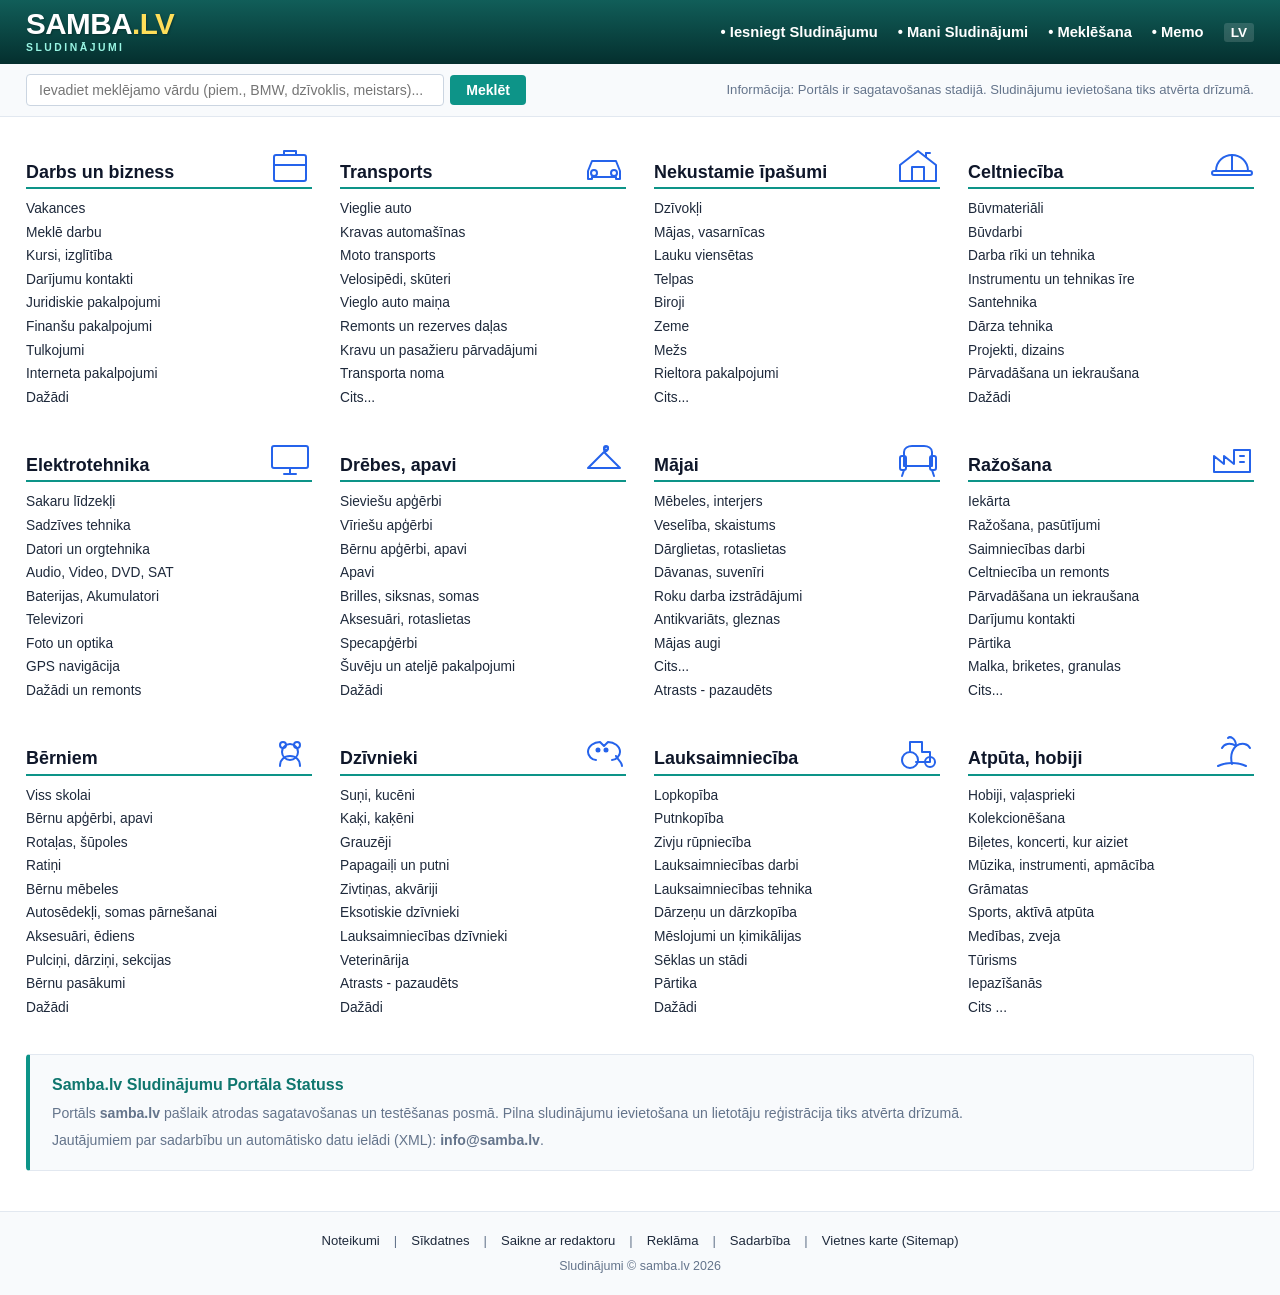
==== commit c728fe89: "style: Apply fresh Nordic Teal / Turquoise theme to all pages" ====
--- a/index.html
+++ b/index.html
@@ -24,7 +24,7 @@
   <meta property="og:image" content="https://samba.lv/favicon.svg" />
 
   <link rel="icon" type="image/svg+xml" href="/favicon.svg" />
-  <link rel="stylesheet" href="/styles.css?v=3.0" />
+  <link rel="stylesheet" href="/styles.css?v=4.0" />
 
   <!-- Iebūvētais kritiskais stils aizsardzībai pret kešošanu -->
   <style>
@@ -456,6 +456,6 @@
     </div>
   </footer>
 
-  <script src="/app.js?v=3.0"></script>
+  <script src="/app.js?v=4.0"></script>
 </body>
 </html>
--- a/styles.css
+++ b/styles.css
@@ -1,15 +1,15 @@
 /* ==========================================================================
    samba.lv - Sludinājumu Portāls
-   Mūsdienīgs, acīm ērts un uzticams Safīra Zils (Royal Navy) stils.
+   Mūsdienīgs, svaigs un acīm patīkams Tirkīza / Teal (Nordic Teal) stils.
    ========================================================================== */
 
 :root {
-  --brand-primary: #2563EB;       /* Dzidrs, patīkams karaliski zils akcents */
-  --brand-primary-dark: #1E40AF;  /* Dziļi zils tonis pogām un saitēm */
-  --brand-header-bg: #1E293B;     /* Mierīgs, elegants tumši zils/pelēks galvenes fons */
-  --brand-header-grad: linear-gradient(180deg, #1E3A8A 0%, #0F172A 100%);
+  --brand-primary: #0D9488;       /* Dzidrs, elegants tirkīza (Teal) tonis */
+  --brand-primary-dark: #0F766E;  /* Dziļš tirkīza tonis pogām un saitēm */
+  --brand-header-bg: #115E59;     /* Dziļš ziemeļu tirkīza/slānekļa galvenes fons */
+  --brand-header-grad: linear-gradient(180deg, #115E59 0%, #042F2E 100%);
   --brand-subtle-bg: #F8FAFC;     /* Acīm maigs, gaišs fona tonis */
-  --brand-border: #2563EB;        /* Sadaļu līniju akcents */
+  --brand-border: #0D9488;        /* Sadaļu līniju akcents */
   --brand-border-subtle: #E2E8F0;
   
   --text-main: #0F172A;
@@ -48,8 +48,8 @@
 }
 
 /* ==========================================================================
-   Top Header Bar (Mūsdienīgs Safīra Zils)
-   ======================================================================== */
+   Top Header Bar (Mūsdienīgs Nordic Teal)
+   ========================================================================== */
 .ss-top-header {
   background: var(--brand-header-grad);
   color: #FFFFFF;
@@ -81,7 +81,7 @@
   font-size: 0.65rem;
   font-weight: 700;
   letter-spacing: 2.5px;
-  color: #93C5FD;
+  color: #99F6E4;
   margin-top: 2px;
 }
 
@@ -104,7 +104,7 @@
 
 .ss-nav-links a:hover {
   text-decoration: underline;
-  color: #BFDBFE;
+  color: #CCFBF1;
 }
 
 .ss-lang {
@@ -154,7 +154,7 @@
 
 .ss-search-input:focus {
   border-color: var(--brand-primary);
-  box-shadow: 0 0 0 2px rgba(37, 99, 235, 0.15);
+  box-shadow: 0 0 0 2px rgba(13, 148, 136, 0.18);
 }
 
 .ss-search-btn {
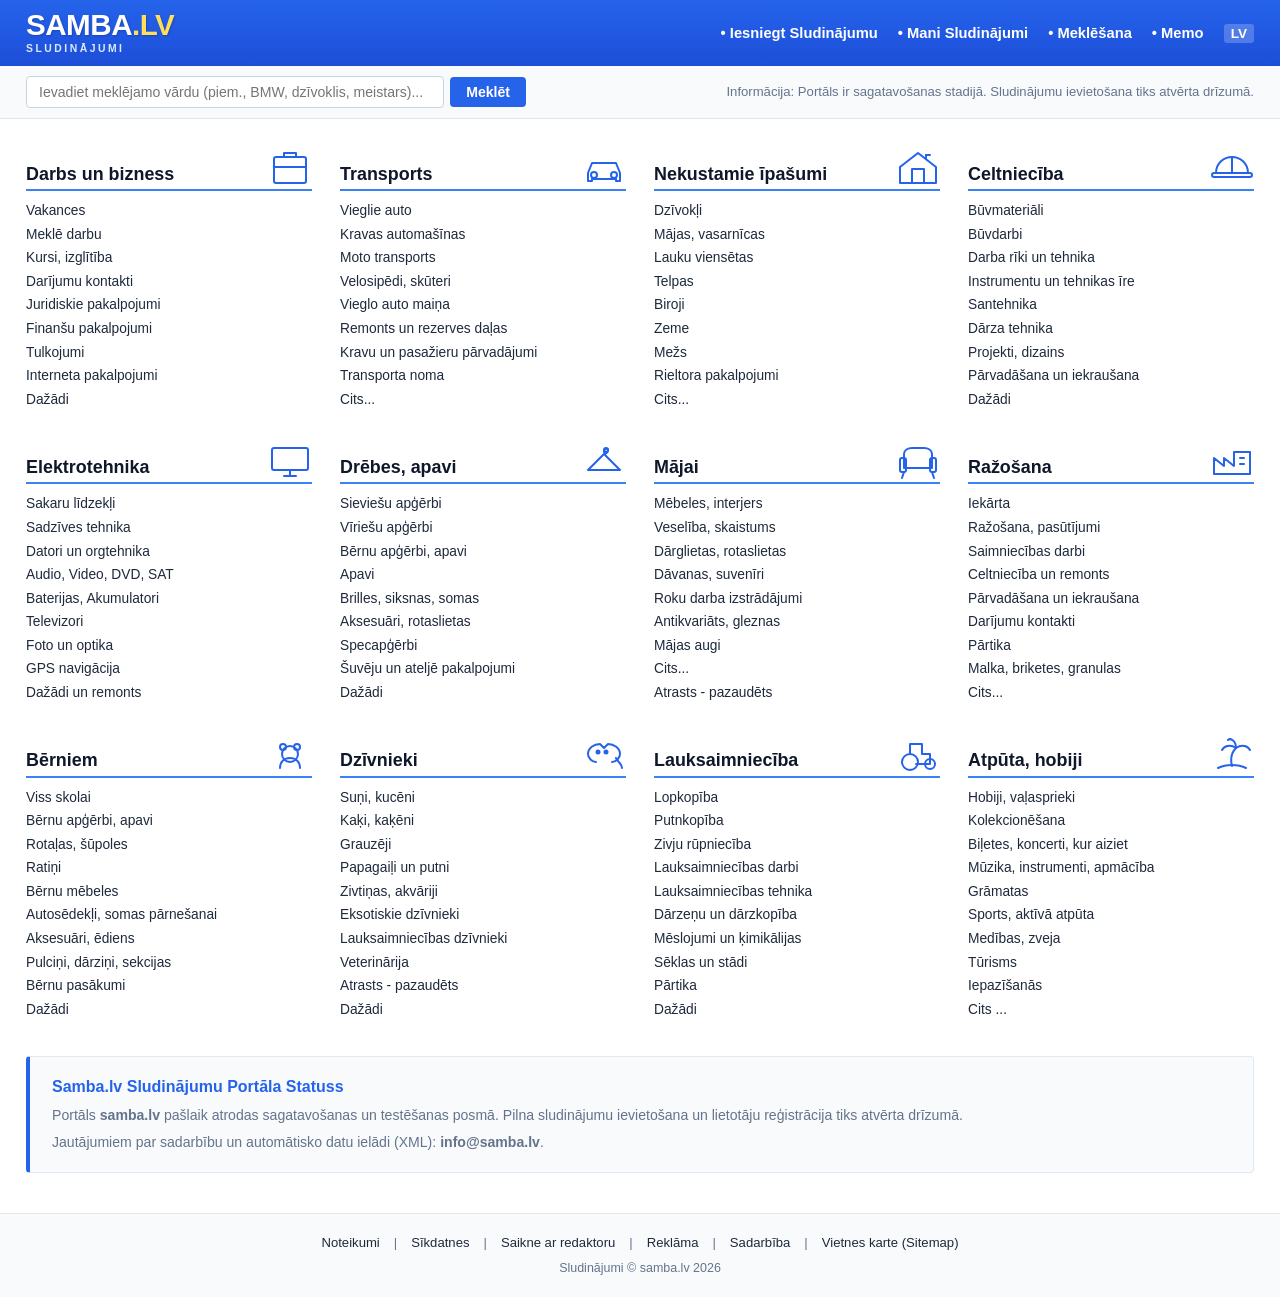
==== commit 7ef83b05: "style: Switch to a fresh, lighter azure blue palette" ====
--- a/index.html
+++ b/index.html
@@ -24,7 +24,7 @@
   <meta property="og:image" content="https://samba.lv/favicon.svg" />
 
   <link rel="icon" type="image/svg+xml" href="/favicon.svg" />
-  <link rel="stylesheet" href="/styles.css?v=4.0" />
+  <link rel="stylesheet" href="/styles.css?v=5.0" />
 
   <!-- Iebūvētais kritiskais stils aizsardzībai pret kešošanu -->
   <style>
@@ -456,6 +456,6 @@
     </div>
   </footer>
 
-  <script src="/app.js?v=4.0"></script>
+  <script src="/app.js?v=5.0"></script>
 </body>
 </html>
--- a/styles.css
+++ b/styles.css
@@ -1,15 +1,16 @@
 /* ==========================================================================
    samba.lv - Sludinājumu Portāls
-   Mūsdienīgs, svaigs un acīm patīkams Tirkīza / Teal (Nordic Teal) stils.
+   Gaišs, moderns, draudzīgs un acīm patīkams Gaiši Zilais (Azure / Ocean Blue) stils.
    ========================================================================== */
 
 :root {
-  --brand-primary: #0D9488;       /* Dzidrs, elegants tirkīza (Teal) tonis */
-  --brand-primary-dark: #0F766E;  /* Dziļš tirkīza tonis pogām un saitēm */
-  --brand-header-bg: #115E59;     /* Dziļš ziemeļu tirkīza/slānekļa galvenes fons */
-  --brand-header-grad: linear-gradient(180deg, #115E59 0%, #042F2E 100%);
+  --brand-primary: #2563EB;       /* Dzidrs, dinamisks zils tonis */
+  --brand-primary-light: #3B82F6; /* Gaišāks zils akcentiem un līnijām */
+  --brand-primary-dark: #1D4ED8;  /* Dziļāks zils pogu stāvokļiem */
+  --brand-header-bg: #2563EB;     /* Gaišs, svaigs zils galvenes fons */
+  --brand-header-grad: linear-gradient(180deg, #2563EB 0%, #1D4ED8 100%);
   --brand-subtle-bg: #F8FAFC;     /* Acīm maigs, gaišs fona tonis */
-  --brand-border: #0D9488;        /* Sadaļu līniju akcents */
+  --brand-border: #3B82F6;        /* Sadaļu līniju gaišais akcents */
   --brand-border-subtle: #E2E8F0;
   
   --text-main: #0F172A;
@@ -48,13 +49,13 @@
 }
 
 /* ==========================================================================
-   Top Header Bar (Mūsdienīgs Nordic Teal)
+   Top Header Bar (Gaišs un Svaigs Zilais)
    ========================================================================== */
 .ss-top-header {
   background: var(--brand-header-grad);
   color: #FFFFFF;
-  padding: 9px 0;
-  box-shadow: 0 1px 4px rgba(0, 0, 0, 0.15);
+  padding: 10px 0;
+  box-shadow: 0 2px 6px rgba(37, 99, 235, 0.2);
 }
 
 .ss-header-inner {
@@ -74,14 +75,14 @@
   font-weight: 900;
   letter-spacing: -0.5px;
   line-height: 1;
-  text-shadow: 1px 1px 2px rgba(0, 0, 0, 0.3);
+  text-shadow: 1px 1px 2px rgba(0, 0, 0, 0.2);
 }
 
 .ss-logo-subtitle {
   font-size: 0.65rem;
   font-weight: 700;
   letter-spacing: 2.5px;
-  color: #99F6E4;
+  color: #DBEAFE;
   margin-top: 2px;
 }
 
@@ -104,14 +105,14 @@
 
 .ss-nav-links a:hover {
   text-decoration: underline;
-  color: #CCFBF1;
+  color: #DBEAFE;
 }
 
 .ss-lang {
   font-size: 0.85rem;
   font-weight: bold;
   padding: 2px 7px;
-  background: rgba(255, 255, 255, 0.15);
+  background: rgba(255, 255, 255, 0.22);
   border-radius: 3px;
 }
 
@@ -154,7 +155,7 @@
 
 .ss-search-input:focus {
   border-color: var(--brand-primary);
-  box-shadow: 0 0 0 2px rgba(13, 148, 136, 0.18);
+  box-shadow: 0 0 0 2px rgba(37, 99, 235, 0.15);
 }
 
 .ss-search-btn {
@@ -268,7 +269,7 @@
 
 .ss-info-box h3 {
   font-size: 1rem;
-  color: var(--brand-primary-dark);
+  color: var(--brand-primary);
   margin-bottom: 6px;
 }
 
